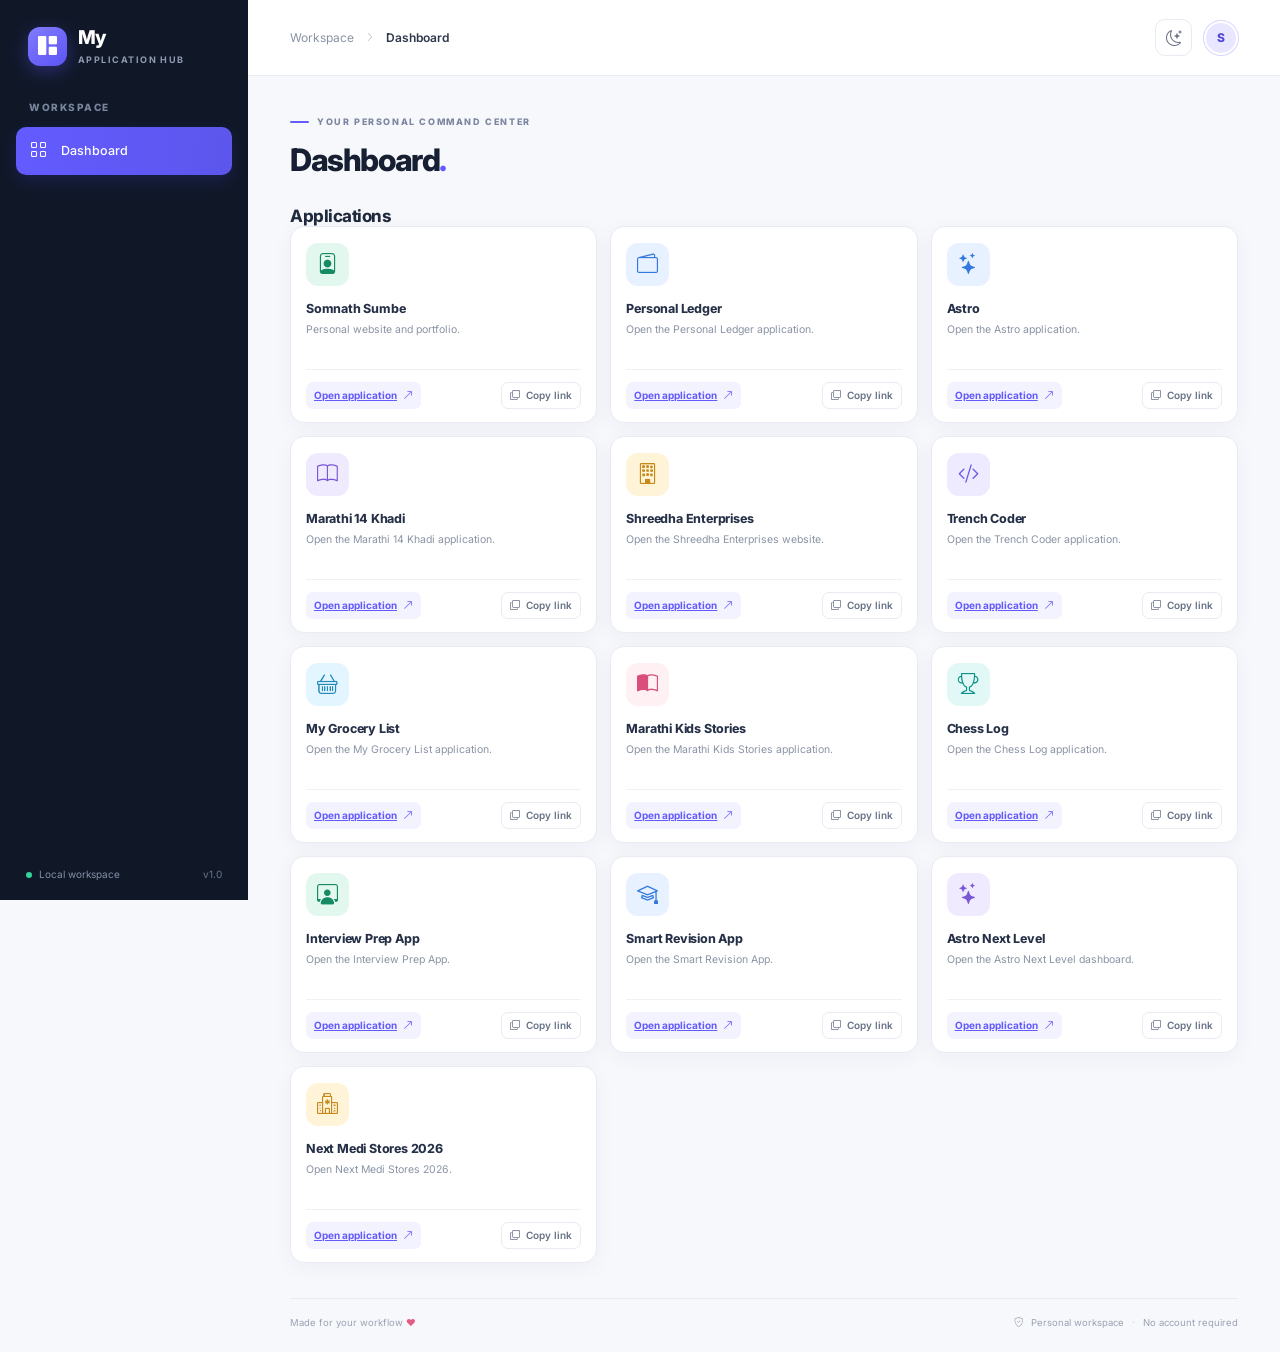
==== index.html @ 39a3af4a "first commit" ====
<!doctype html>
<html lang="en">
<head>
  <meta charset="utf-8">
  <meta name="viewport" content="width=device-width, initial-scale=1">
  <meta name="theme-color" content="#101828">
  <meta name="description" content="Your personal workspace dashboard.">
  <title>My Hub — Dashboard</title>
  <link rel="preconnect" href="https://fonts.googleapis.com">
  <link rel="preconnect" href="https://fonts.gstatic.com" crossorigin>
  <link href="https://fonts.googleapis.com/css2?family=Inter:wght@400;500;600;700;800&display=swap" rel="stylesheet">
  <link href="https://cdn.jsdelivr.net/npm/bootstrap@5.3.3/dist/css/bootstrap.min.css" rel="stylesheet">
  <link href="https://cdn.jsdelivr.net/npm/bootstrap-icons@1.11.3/font/bootstrap-icons.min.css" rel="stylesheet">
  <link rel="stylesheet" href="assets/css/style.css">
</head>
<body>
  <div class="app-shell">
    <aside class="sidebar" id="sidebar">
      <a class="brand" href="#" aria-label="Nexus Hub home">
        <span class="brand-mark"><i class="bi bi-grid-1x2-fill"></i></span>
        <span><strong>My</strong><small>APPLICATION HUB</small></span>
      </a>
      <div class="nav-caption">WORKSPACE</div>
      <nav class="side-nav" aria-label="Main navigation">
        <a class="nav-link active" href="index.html" aria-current="page"><i class="bi bi-grid"></i><span>Dashboard</span></a>
      </nav>
      <div class="sidebar-bottom">
        <div class="sidebar-foot"><span class="online-dot"></span> Local workspace <span class="version">v1.0</span></div>
      </div>
    </aside>

    <main class="main-content">
      <header class="topbar">
        <button class="mobile-menu" id="mobileMenu" aria-label="Open navigation"><i class="bi bi-list"></i></button>
        <div class="breadcrumb-line"><span>Workspace</span><i class="bi bi-chevron-right"></i><strong id="breadcrumbCurrent">Dashboard</strong></div>
        <div class="topbar-actions">
          <button class="icon-button" id="themeToggle" aria-label="Toggle dark mode" title="Toggle theme"><i class="bi bi-moon-stars"></i></button>
          <div class="avatar" title="Personal workspace">S</div>
        </div>
      </header>

      <div class="content-wrap">
        <section class="welcome-row">
          <div>
            <div class="eyebrow"><span class="eyebrow-line"></span> YOUR PERSONAL COMMAND CENTER</div>
            <h1>Dashboard<span class="title-period">.</span></h1>
          </div>
        </section>
        <section class="apps-section" aria-labelledby="applicationsHeading">
          <div class="section-heading">
            <h2 id="applicationsHeading">Applications</h2>
          </div>
          <div class="apps-grid" id="appsGrid" aria-live="polite"></div>
          <p class="app-status" id="appStatus" role="status" aria-live="polite"></p>
        </section>
        <footer class="page-footer"><span>Made for your workflow <span class="footer-heart">♥</span></span><span><i class="bi bi-shield-check me-1"></i> Personal workspace <span class="footer-separator">·</span> No account required</span></footer>
      </div>
    </main>
  </div>

  <script src="assets/js/app.js"></script>
</body>
</html>
---- assets/css/style.css ----
:root {
  --sidebar: #101828; --sidebar-soft: #1b2639; --primary: #635bff; --primary-hover: #5148ee;
  --canvas: #f7f8fc; --surface: #ffffff; --surface-soft: #f8f9fd; --text: #172033;
  --muted: #7a8498; --border: #e8ebf2; --teal: #0d9488; --shadow: 0 5px 22px rgba(22,34,58,.045);
  --radius: 16px;
}
* { box-sizing: border-box; }
body { margin:0; background:var(--canvas); color:var(--text); font-family:Inter,system-ui,-apple-system,"Segoe UI",sans-serif; font-size:14px; }
button,input,select,textarea { font:inherit; }
button { cursor:pointer; }
.app-shell { min-height:100vh; }
.sidebar { position:fixed; inset:0 auto 0 0; width:248px; padding:27px 16px 18px; display:flex; flex-direction:column; background:var(--sidebar); color:#e9edf7; z-index:1040; }
.brand { display:flex; align-items:center; gap:11px; padding:0 12px 34px; color:#fff; text-decoration:none; }
.brand-mark { width:39px; height:39px; display:grid; place-items:center; border-radius:12px; color:#fff; font-size:19px; background:linear-gradient(145deg,#827bff,#5c54f5); box-shadow:0 5px 18px #635bff55; }
.brand strong { display:block; font-size:19px; letter-spacing:-.7px; font-weight:800; line-height:1.15; }
.brand small { display:block; color:#8e9ab0; font-size:9px; letter-spacing:1.45px; font-weight:700; margin-top:4px; }
.nav-caption { color:#78869d; font-size:10px; font-weight:800; letter-spacing:1.5px; padding:0 13px 12px; }
.side-nav { display:grid; gap:5px; }
.nav-link { display:flex; align-items:center; gap:13px; border:0; width:100%; padding:11px 13px; border-radius:10px; color:#aab5c8; background:transparent; text-align:left; font-size:12.5px; font-weight:500; transition:background .18s,color .18s; }
.nav-link i { font-size:17px; width:19px; text-align:center; }
.nav-link:hover { background:#ffffff0d; color:#fff; }
.nav-link.active { color:#fff; background:linear-gradient(100deg,#635bff,#5d56ec); box-shadow:0 6px 16px #5148ee2c; }
.nav-count { margin-left:auto; background:#ffffff24; border-radius:6px; padding:2px 7px; font-size:10px; }
.categories-caption { margin-top:31px; }
.category-nav .nav-link { padding-top:9px; padding-bottom:9px; }
.category-dot { width:8px; height:8px; border-radius:50%; margin:0 6px 0 4px; }
.dot-purple { background:#a78bfa; }.dot-blue { background:#60a5fa; }.dot-green { background:#34d399; }.dot-amber { background:#fbbf24; }.dot-pink { background:#f472b6; }
.sidebar-bottom { margin-top:auto; }
.workspace-card { display:flex; align-items:center; gap:9px; margin:0 3px 16px; padding:12px 10px; background:#ffffff0b; border:1px solid #ffffff12; border-radius:12px; }
.workspace-icon { display:grid; place-items:center; width:34px; height:34px; border-radius:10px; background:#635bff2b; color:#a9a4ff; font-size:17px; }
.workspace-card strong { display:block; font-size:10.5px; color:#e5e9f2; font-weight:600; }
.workspace-card small { display:block; color:#8491a8; font-size:10px; margin-top:3px; }
.status-dot { width:7px; height:7px; background:#34d399; border-radius:50%; margin-left:auto; align-self:flex-start; margin-top:4px; }
.sidebar-foot { padding:19px 10px 0; font-size:10px; color:#8190a7; display:flex; align-items:center; gap:7px; }
.online-dot { width:6px; height:6px; border-radius:50%; background:#34d399; }.version { margin-left:auto; color:#66758c; }
.main-content { margin-left:248px; min-height:100vh; display:flex; flex-direction:column; }
.topbar { height:76px; padding:0 42px; display:flex; align-items:center; justify-content:space-between; background:var(--surface); border-bottom:1px solid var(--border); }
.breadcrumb-line { display:flex; align-items:center; gap:11px; color:#8a93a5; font-size:12px; }
.breadcrumb-line i { font-size:10px; color:#b3bac7; }.breadcrumb-line strong { color:#30394b; font-weight:600; }
.topbar-actions { display:flex; align-items:center; gap:12px; }
.global-search { width:255px; height:39px; border:1px solid var(--border); border-radius:10px; display:flex; align-items:center; gap:9px; padding:0 10px; color:#8a93a5; background:#fbfcfe; }
.global-search i { font-size:15px; }.global-search input { border:0; outline:0; background:transparent; min-width:0; width:100%; font-size:11.5px; color:var(--text); }
.global-search input::placeholder { color:#9aa3b3; }.global-search kbd { white-space:nowrap; font-family:inherit; font-size:9px; color:#939caf; border:1px solid #e4e7ee; background:white; border-radius:5px; padding:3px 5px; }
.icon-button { width:37px; height:37px; border:1px solid var(--border); border-radius:10px; background:var(--surface); color:#687387; display:grid; place-items:center; font-size:16px; transition:.18s; }
.icon-button:hover { border-color:#c8c4ff; color:var(--primary); background:#f7f6ff; }
.avatar { width:34px; height:34px; display:grid; place-items:center; border-radius:50%; color:#5148d9; background:#e9e7ff; border:2px solid #fff; box-shadow:0 0 0 1px #d8d5ff; font-size:12px; font-weight:800; }
.mobile-menu { display:none; }
.content-wrap { flex:1; display:flex; flex-direction:column; max-width:1500px; margin:0 auto; padding:39px 42px 22px; width:100%; }
.welcome-row { display:flex; align-items:flex-end; justify-content:space-between; gap:20px; margin-bottom:28px; }
.eyebrow { display:flex; align-items:center; gap:8px; color:#7d86a0; font-size:9px; font-weight:800; letter-spacing:1.6px; margin-bottom:12px; }
.eyebrow-line { width:19px; height:2px; background:var(--primary); border-radius:2px; }
h1 { font-size:31px; letter-spacing:-1.4px; line-height:1.2; font-weight:800; margin:0; color:#172033; }
.title-period { color:var(--primary); }.page-subtitle { margin:10px 0 0; color:#7e8799; font-size:12.5px; }
.welcome-actions { display:flex; gap:9px; padding-bottom:2px; }
.btn { border-radius:9px; padding:10px 14px; font-size:11.5px; font-weight:600; }
.btn-primary-custom { background:var(--primary); color:white; border:1px solid var(--primary); box-shadow:0 4px 10px #635bff25; }
.btn-primary-custom:hover { color:white; background:var(--primary-hover); border-color:var(--primary-hover); transform:translateY(-1px); }
.btn-outline-soft { background:var(--surface); border:1px solid #dfe3ed; color:#4b5568; }
.btn-outline-soft:hover { background:#f6f5ff; color:var(--primary); border-color:#c9c5ff; }
.stats-grid { display:grid; grid-template-columns:repeat(4,minmax(0,1fr)); gap:15px; margin-bottom:38px; }
.stat-card { padding:18px 19px 16px; background:var(--surface); border:1px solid var(--border); border-radius:14px; box-shadow:var(--shadow); min-width:0; }
.stat-top { display:flex; justify-content:space-between; align-items:center; gap:8px; color:#7d8799; font-size:11px; font-weight:500; }
.stat-icon { width:34px; height:34px; display:grid; place-items:center; border-radius:10px; font-size:16px; flex-shrink:0; }
.icon-indigo { background:#eeedff; color:#635bff; }.icon-rose { background:#fff0f4; color:#e45b86; }.icon-teal { background:#e4f8f4; color:#0d9488; }.icon-amber { background:#fff5df; color:#d18b13; }
.stat-value { font-size:27px; letter-spacing:-1px; line-height:1.2; font-weight:800; margin:8px 0 7px; color:#172033; }
.stat-note { display:flex; align-items:center; gap:6px; color:#9aa2b1; font-size:10px; }
.note-dot { width:6px; height:6px; border-radius:50%; }.indigo-dot { background:#635bff; }
.apps-section { margin-bottom:35px; }
.section-heading,.recent-heading { display:flex; align-items:center; justify-content:space-between; gap:15px; }
.section-heading h2,.recent-heading h2 { font-size:17px; letter-spacing:-.5px; font-weight:750; margin:0; color:#202a3d; }
.section-heading p,.recent-heading p { color:#8992a3; font-size:11px; margin:6px 0 0; }
.view-controls { display:flex; align-items:center; gap:13px; }.results-count { color:#8b94a6; font-size:10px; }
.view-toggle { display:flex; gap:3px; padding:3px; border:1px solid var(--border); border-radius:8px; background:var(--surface); }
.view-button { border:0; border-radius:5px; width:28px; height:26px; display:grid; place-items:center; background:transparent; color:#9aa3b3; font-size:14px; }
.view-button.active { background:#eeedff; color:var(--primary); }
.filter-row { display:flex; align-items:center; gap:7px; flex-wrap:wrap; margin:19px 0 17px; }
.filter-chip { display:flex; align-items:center; gap:7px; padding:7px 11px; border:1px solid #e4e7ef; background:var(--surface); color:#737e92; border-radius:8px; font-size:10.5px; font-weight:600; transition:.15s; }
.filter-chip:hover { border-color:#c8c4ff; color:var(--primary); }.filter-chip.active { color:var(--primary); background:#eeedff; border-color:#eeedff; }
.filter-chip span { font-size:9px; background:#fff; border-radius:4px; padding:2px 5px; color:#7d76ec; }
.apps-grid { display:grid; grid-template-columns:repeat(3,minmax(0,1fr)); gap:13px; }
.app-card { position:relative; min-width:0; background:var(--surface); border:1px solid var(--border); border-radius:14px; padding:16px 15px 13px; box-shadow:var(--shadow); transition:transform .18s,border-color .18s,box-shadow .18s; }
.app-card:hover { transform:translateY(-3px); border-color:#d4d1ff; box-shadow:0 10px 26px rgba(33,42,75,.075); }
.app-card-top { display:flex; align-items:flex-start; justify-content:space-between; gap:8px; }
.app-icon { width:43px; height:43px; display:grid; place-items:center; border-radius:12px; font-size:21px; flex-shrink:0; }
.tint-mint { background:#e2f8ee; color:#168a62; }.tint-blue { background:#e7f1ff; color:#3478db; }.tint-violet { background:#f0eaff; color:#7958d6; }.tint-amber { background:#fff3d8; color:#c48a1b; }.tint-lilac { background:#eeeaff; color:#6659df; }.tint-sky { background:#e3f5ff; color:#2389b9; }.tint-rose { background:#fff0f4; color:#d94e7a; }.tint-teal { background:#e2f8f6; color:#0e9388; }
.favorite-button { width:28px; height:28px; display:grid; place-items:center; border:0; border-radius:8px; background:transparent; color:#b1b8c5; font-size:14px; }
.favorite-button:hover,.favorite-button.is-favorite { color:#e45b86; background:#fff0f4; }
.app-name { font-size:12.5px; font-weight:750; color:#253047; margin:15px 0 6px; letter-spacing:-.2px; overflow-wrap:anywhere; }
.app-description { font-size:10.5px; line-height:1.6; color:#8a93a4; min-height:33px; margin:0 0 14px; }
.app-card-footer { display:flex; align-items:center; justify-content:space-between; gap:8px; border-top:1px solid #f0f1f6; padding-top:12px; }
.category-pill { display:inline-flex; align-items:center; gap:5px; border-radius:6px; padding:5px 7px; font-size:9px; font-weight:700; color:#707b91; background:#f4f5f9; white-space:nowrap; }
.category-pill i { font-size:10px; }
.launch-button { border:0; display:inline-flex; align-items:center; gap:6px; padding:6px 8px; color:var(--primary); background:#f3f2ff; border-radius:7px; font-size:10px; font-weight:700; white-space:nowrap; }
.launch-button:hover { color:#fff; background:var(--primary); }
.copy-link-button { border:1px solid var(--border); display:inline-flex; align-items:center; gap:6px; padding:5px 8px; color:#687387; background:var(--surface); border-radius:7px; font-size:10px; font-weight:600; white-space:nowrap; }
.copy-link-button:hover { color:var(--primary); border-color:#c8c4ff; background:#f7f6ff; }
.card-url { color:#a2aaba; font-size:9px; margin-top:9px; overflow:hidden; text-overflow:ellipsis; white-space:nowrap; }
.app-status { color:#0d9488; font-size:11px; margin:12px 0 0; }
.app-status:empty { display:none; }
.app-status.is-error { color:#c2415d; }
.apps-grid.list-layout { grid-template-columns:1fr; }
.list-layout .app-card { display:grid; grid-template-columns:44px minmax(120px,1.1fr) minmax(140px,2fr) auto; align-items:center; gap:14px; padding:12px 15px; }
.list-layout .app-card-top { display:contents; }.list-layout .app-icon { grid-column:1; grid-row:1 / span 2; }.list-layout .favorite-button { position:absolute; right:12px; top:9px; }
.list-layout .app-name { margin:0; }.list-layout .app-description { min-height:0; margin:0; }.list-layout .app-card-footer { border:0; padding:0; justify-content:flex-end; }.list-layout .card-url { display:none; }
.loading-state { grid-column:1/-1; color:#8a93a4; display:flex; align-items:center; gap:10px; padding:35px 0; }
.empty-state { text-align:center; padding:45px 20px; background:var(--surface); border:1px dashed #dfe3ed; border-radius:14px; }
.empty-icon { width:48px; height:48px; display:grid; place-items:center; margin:0 auto 12px; border-radius:15px; background:#eeedff; color:var(--primary); font-size:21px; }
.empty-state h3 { font-size:15px; font-weight:750; }.empty-state p { font-size:11px; color:#8992a3; margin-bottom:18px; }
.recent-strip { border-top:1px solid #e9ebf2; padding-top:23px; margin-top:5px; }
.text-action { border:0; background:transparent; color:var(--primary); font-size:10.5px; font-weight:700; padding:7px 0; }
.recent-list { display:grid; grid-template-columns:repeat(3,minmax(0,1fr)); gap:11px; margin-top:15px; }
.recent-item { display:flex; align-items:center; gap:11px; min-width:0; padding:11px; background:var(--surface); border:1px solid var(--border); border-radius:11px; cursor:pointer; }
.recent-item:hover { border-color:#c9c5ff; }.recent-item .app-icon { width:34px; height:34px; font-size:16px; border-radius:9px; }
.recent-item strong { display:block; font-size:10.5px; color:#344056; overflow:hidden; text-overflow:ellipsis; white-space:nowrap; }.recent-item small { display:block; font-size:9px; color:#969eae; margin-top:4px; }
.recent-empty { grid-column:1/-1; font-size:11px; color:#929bad; padding:5px 0; }
.page-footer { display:flex; justify-content:space-between; gap:12px; border-top:1px solid #e9ebf2; margin-top:auto; padding-top:17px; color:#9aa2b1; font-size:9.5px; }
.footer-heart { color:#e45b86; }.footer-separator { padding:0 5px; color:#c5cad4; }
.custom-modal { border:1px solid var(--border); border-radius:16px; box-shadow:0 20px 70px #10182824; overflow:hidden; background:var(--surface); color:var(--text); }
.custom-modal .modal-header { padding:22px 24px 17px; border-bottom:1px solid var(--border); }.modal-kicker { color:var(--primary); font-size:9px; font-weight:800; letter-spacing:1.3px; margin-bottom:6px; }.custom-modal .modal-title { font-size:20px; font-weight:800; letter-spacing:-.6px; }.custom-modal .modal-body { padding:20px 24px; }.custom-modal .modal-footer { padding:14px 24px 20px; border-top:1px solid var(--border); }
.form-label { font-size:11px; font-weight:700; color:#505b70; }.form-control,.form-select { border-color:#dfe3ed; border-radius:9px; min-height:41px; font-size:12px; background:var(--surface); color:var(--text); }.form-control:focus,.form-select:focus { border-color:#9a95ff; box-shadow:0 0 0 .2rem #635bff1c; }.form-control::placeholder { color:#a2aaba; }.form-hint { margin-top:17px; padding:10px; border-radius:8px; background:#f6f5ff; color:#7974b5; font-size:10px; line-height:1.5; }
.toast { background:#172033; color:white; border-radius:10px; font-size:12px; }
body.dark-mode { --canvas:#101827; --surface:#172235; --surface-soft:#1b2639; --text:#e8edf7; --muted:#9ca9bd; --border:#2a3549; --shadow:0 5px 22px #00000012; }
.dark-mode .topbar { background:var(--surface); }.dark-mode h1,.dark-mode .stat-value,.dark-mode .section-heading h2,.dark-mode .recent-heading h2,.dark-mode .app-name { color:#edf1fa; }.dark-mode .breadcrumb-line strong,.dark-mode .recent-item strong { color:#dce3f0; }.dark-mode .global-search { background:#111b2b; }.dark-mode .global-search kbd { background:#172235; border-color:#344057; }.dark-mode .app-card-footer { border-color:#283449; }.dark-mode .filter-chip { background:#172235; border-color:#2a3549; color:#aab5c8; }.dark-mode .filter-chip.active { background:#302c68; color:#c0bbff; border-color:#302c68; }.dark-mode .view-toggle { background:#172235; }.dark-mode .view-button.active { background:#302c68; }.dark-mode .btn-outline-soft { background:#172235; border-color:#344057; color:#d5dced; }.dark-mode .recent-strip,.dark-mode .page-footer { border-color:#2a3549; }.dark-mode .category-pill { background:#222e43; color:#bac4d6; }.dark-mode .launch-button { background:#302c68; color:#c0bbff; }.dark-mode .launch-button:hover { background:var(--primary); color:#fff; }.dark-mode .copy-link-button { background:var(--surface); color:#bac4d6; }.dark-mode .copy-link-button:hover { background:#302c68; color:#c0bbff; }.dark-mode .app-status { color:#6ee7b7; }.dark-mode .app-status.is-error { color:#fda4af; }.dark-mode .form-hint { background:#25254c; color:#c0bbff; }.dark-mode .form-label { color:#c5cede; }.dark-mode .empty-state { border-color:#344057; }.dark-mode .icon-button:hover { background:#302c68; }.dark-mode .stat-note,.dark-mode .app-description,.dark-mode .page-subtitle { color:#9ca9bd; }
@media (max-width:1200px) { .content-wrap { padding-left:28px; padding-right:28px; }.topbar { padding:0 28px; }.apps-grid { grid-template-columns:repeat(2,minmax(0,1fr)); }.stats-grid { gap:10px; }.stat-card { padding:15px; } }
@media (max-width:900px) { .sidebar { transform:translateX(-100%); transition:transform .22s ease; box-shadow:10px 0 30px #10182824; }.sidebar.is-open { transform:translateX(0); }.main-content { margin-left:0; }.mobile-menu { display:grid; place-items:center; width:36px; height:36px; border:1px solid var(--border); border-radius:9px; background:var(--surface); color:var(--text); font-size:20px; margin-right:12px; }.topbar { justify-content:flex-start; padding:0 20px; }.topbar-actions { margin-left:auto; }.breadcrumb-line { margin-right:auto; }.welcome-row { align-items:flex-start; flex-direction:column; }.welcome-actions { width:100%; }.stats-grid { grid-template-columns:repeat(2,minmax(0,1fr)); }.content-wrap { padding:30px 20px 20px; } }
@media (max-width:600px) { .topbar { height:65px; padding:0 13px; }.breadcrumb-line { display:none; }.topbar-actions { gap:7px; }.global-search { width:min(47vw,220px); height:36px; }.global-search kbd { display:none; }.icon-button { width:34px; height:34px; }.avatar { display:none; }.content-wrap { padding:25px 14px 18px; }.eyebrow { font-size:8px; }.welcome-row { gap:17px; margin-bottom:22px; }h1 { font-size:26px; }.page-subtitle { font-size:11.5px; line-height:1.6; }.welcome-actions { display:grid; grid-template-columns:1fr 1fr; }.welcome-actions .btn { padding:10px 8px; font-size:10px; }.stats-grid { gap:9px; margin-bottom:29px; }.stat-card { padding:13px; }.stat-top { font-size:10px; }.stat-icon { width:29px; height:29px; font-size:14px; }.stat-value { font-size:24px; }.stat-note { font-size:9px; }.section-heading h2,.recent-heading h2 { font-size:15px; }.section-heading p,.recent-heading p { font-size:10px; }.results-count { display:none; }.filter-row { flex-wrap:nowrap; overflow-x:auto; padding-bottom:5px; margin-top:15px; }.filter-chip { flex-shrink:0; }.apps-grid { grid-template-columns:1fr; gap:10px; }.app-card { padding:14px; }.app-name { margin-top:12px; }.app-description { min-height:0; }.list-layout .app-card { grid-template-columns:42px minmax(0,1fr) auto; gap:10px; }.list-layout .app-description { grid-column:2; }.list-layout .app-card-footer { grid-column:3; grid-row:1 / span 2; }.list-layout .app-name { grid-column:2; }.list-layout .app-icon { grid-row:1 / span 2; }.recent-list { grid-template-columns:1fr; }.recent-strip { padding-top:20px; }.page-footer { flex-direction:column; gap:8px; margin-top:25px; }.view-controls { gap:7px; }.custom-modal .modal-body { padding:17px; }.custom-modal .modal-header,.custom-modal .modal-footer { padding-left:17px; padding-right:17px; } }
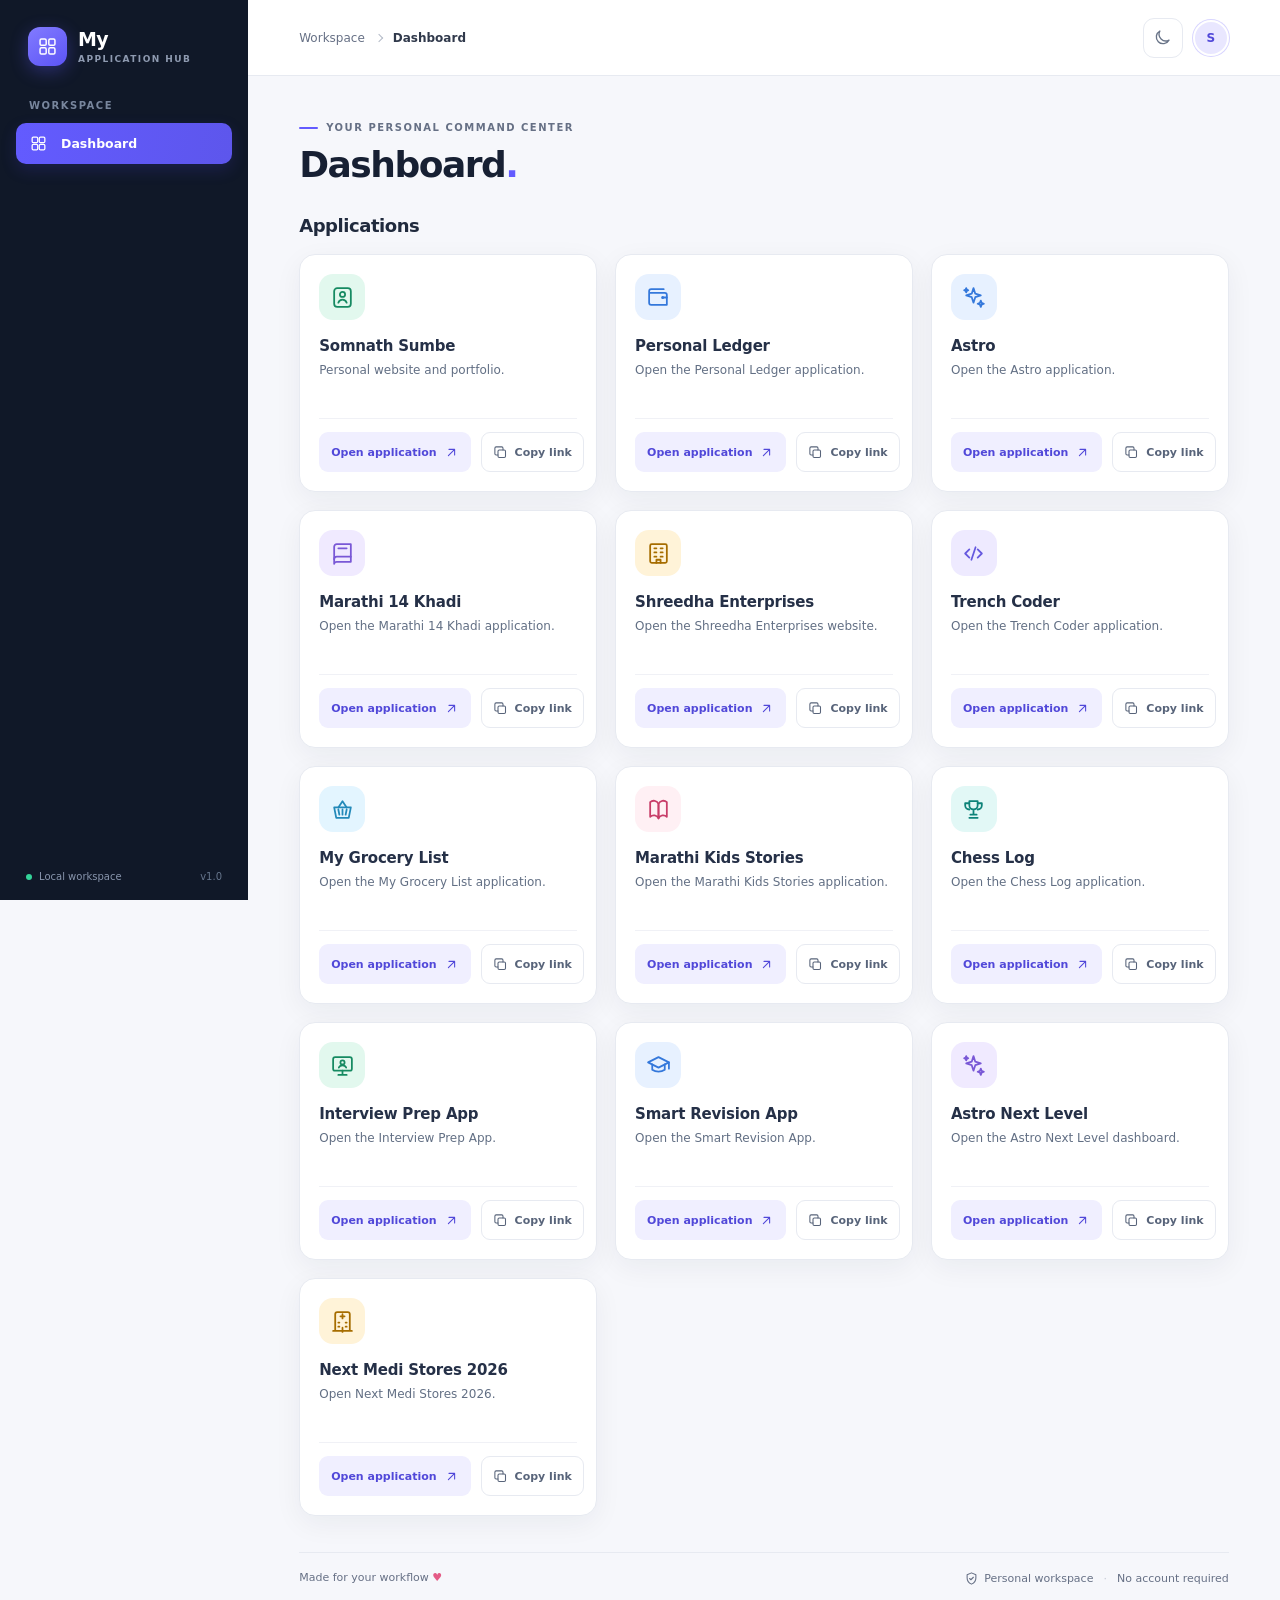
==== commit 0d0255f9: "first commit" ====
--- a/index.html
+++ b/index.html
@@ -4,25 +4,26 @@
   <meta charset="utf-8">
   <meta name="viewport" content="width=device-width, initial-scale=1">
   <meta name="theme-color" content="#101828">
-  <meta name="description" content="Your personal workspace dashboard.">
+  <meta name="description" content="A fast, installable dashboard for your applications.">
+  <meta name="mobile-web-app-capable" content="yes">
+  <meta name="apple-mobile-web-app-capable" content="yes">
+  <meta name="apple-mobile-web-app-status-bar-style" content="black-translucent">
   <title>My Hub — Dashboard</title>
-  <link rel="preconnect" href="https://fonts.googleapis.com">
-  <link rel="preconnect" href="https://fonts.gstatic.com" crossorigin>
-  <link href="https://fonts.googleapis.com/css2?family=Inter:wght@400;500;600;700;800&display=swap" rel="stylesheet">
-  <link href="https://cdn.jsdelivr.net/npm/bootstrap@5.3.3/dist/css/bootstrap.min.css" rel="stylesheet">
-  <link href="https://cdn.jsdelivr.net/npm/bootstrap-icons@1.11.3/font/bootstrap-icons.min.css" rel="stylesheet">
+  <link rel="manifest" href="manifest.webmanifest">
+  <link rel="icon" type="image/png" sizes="192x192" href="assets/icons/icon-192.png">
+  <link rel="apple-touch-icon" href="assets/icons/icon-192.png">
   <link rel="stylesheet" href="assets/css/style.css">
 </head>
 <body>
   <div class="app-shell">
     <aside class="sidebar" id="sidebar">
-      <a class="brand" href="#" aria-label="Nexus Hub home">
-        <span class="brand-mark"><i class="bi bi-grid-1x2-fill"></i></span>
+      <a class="brand" href="./" aria-label="My Hub home">
+        <span class="brand-mark" aria-hidden="true"><svg viewBox="0 0 24 24"><rect x="3.5" y="3.5" width="7" height="7" rx="1.5"></rect><rect x="13.5" y="3.5" width="7" height="7" rx="1.5"></rect><rect x="3.5" y="13.5" width="7" height="7" rx="1.5"></rect><rect x="13.5" y="13.5" width="7" height="7" rx="1.5"></rect></svg></span>
         <span><strong>My</strong><small>APPLICATION HUB</small></span>
       </a>
       <div class="nav-caption">WORKSPACE</div>
       <nav class="side-nav" aria-label="Main navigation">
-        <a class="nav-link active" href="index.html" aria-current="page"><i class="bi bi-grid"></i><span>Dashboard</span></a>
+        <a class="nav-link active" href="./" aria-current="page"><svg viewBox="0 0 24 24" aria-hidden="true"><rect x="4" y="4" width="7" height="7" rx="1.5"></rect><rect x="13" y="4" width="7" height="7" rx="1.5"></rect><rect x="4" y="13" width="7" height="7" rx="1.5"></rect><rect x="13" y="13" width="7" height="7" rx="1.5"></rect></svg><span>Dashboard</span></a>
       </nav>
       <div class="sidebar-bottom">
         <div class="sidebar-foot"><span class="online-dot"></span> Local workspace <span class="version">v1.0</span></div>
@@ -31,10 +32,11 @@
 
     <main class="main-content">
       <header class="topbar">
-        <button class="mobile-menu" id="mobileMenu" aria-label="Open navigation"><i class="bi bi-list"></i></button>
-        <div class="breadcrumb-line"><span>Workspace</span><i class="bi bi-chevron-right"></i><strong id="breadcrumbCurrent">Dashboard</strong></div>
+        <button class="mobile-menu" id="mobileMenu" type="button" aria-label="Open navigation" aria-controls="sidebar" aria-expanded="false"><svg viewBox="0 0 24 24" aria-hidden="true"><path d="M4 6h16M4 12h16M4 18h16"></path></svg></button>
+        <div class="breadcrumb-line"><span>Workspace</span><span class="breadcrumb-chevron" aria-hidden="true"></span><strong id="breadcrumbCurrent">Dashboard</strong></div>
         <div class="topbar-actions">
-          <button class="icon-button" id="themeToggle" aria-label="Toggle dark mode" title="Toggle theme"><i class="bi bi-moon-stars"></i></button>
+          <button class="install-button" id="installButton" type="button" hidden><svg viewBox="0 0 24 24" aria-hidden="true"><path d="M12 3v12m-5-5 5 5 5-5M4 17v3h16v-3"></path></svg><span>Install</span></button>
+          <button class="icon-button" id="themeToggle" aria-label="Toggle dark mode" title="Toggle theme"><svg viewBox="0 0 24 24" aria-hidden="true"><path d="M20.2 15.3A8.5 8.5 0 0 1 8.7 3.8 8.5 8.5 0 1 0 20.2 15.3Z"></path></svg></button>
           <div class="avatar" title="Personal workspace">S</div>
         </div>
       </header>
@@ -50,10 +52,10 @@
           <div class="section-heading">
             <h2 id="applicationsHeading">Applications</h2>
           </div>
-          <div class="apps-grid" id="appsGrid" aria-live="polite"></div>
+          <div class="apps-grid" id="appsGrid" aria-live="polite"><div class="loading-state" role="status">Loading applications...</div></div>
           <p class="app-status" id="appStatus" role="status" aria-live="polite"></p>
         </section>
-        <footer class="page-footer"><span>Made for your workflow <span class="footer-heart">♥</span></span><span><i class="bi bi-shield-check me-1"></i> Personal workspace <span class="footer-separator">·</span> No account required</span></footer>
+        <footer class="page-footer"><span>Made for your workflow <span class="footer-heart">♥</span></span><span><svg viewBox="0 0 24 24" aria-hidden="true"><path d="M12 3 19 6v5c0 4.5-2.8 8-7 10-4.2-2-7-5.5-7-10V6l7-3Z"></path><path d="m9 12 2 2 4-4"></path></svg> Personal workspace <span class="footer-separator">·</span> No account required</span></footer>
       </div>
     </main>
   </div>
--- a/assets/css/style.css
+++ b/assets/css/style.css
@@ -1,126 +1,179 @@
- :root {
-  --sidebar: #101828; --sidebar-soft: #1b2639; --primary: #635bff; --primary-hover: #5148ee;
-  --canvas: #f7f8fc; --surface: #ffffff; --surface-soft: #f8f9fd; --text: #172033;
-  --muted: #7a8498; --border: #e8ebf2; --teal: #0d9488; --shadow: 0 5px 22px rgba(22,34,58,.045);
+:root {
+  color-scheme: light;
+  --sidebar: #101828;
+  --sidebar-muted: #8996ad;
+  --primary: #635bff;
+  --primary-hover: #5148ee;
+  --canvas: #f6f7fb;
+  --surface: #fff;
+  --text: #172033;
+  --muted: #667085;
+  --border: #e7eaf1;
+  --shadow: 0 8px 28px rgba(22, 34, 58, .055);
   --radius: 16px;
+  font-family: Inter, ui-sans-serif, system-ui, -apple-system, "Segoe UI", sans-serif;
+  font-synthesis: none;
+  text-rendering: optimizeLegibility;
+  -webkit-font-smoothing: antialiased;
+  -moz-osx-font-smoothing: grayscale;
 }
+
 * { box-sizing: border-box; }
-body { margin:0; background:var(--canvas); color:var(--text); font-family:Inter,system-ui,-apple-system,"Segoe UI",sans-serif; font-size:14px; }
-button,input,select,textarea { font:inherit; }
-button { cursor:pointer; }
-.app-shell { min-height:100vh; }
-.sidebar { position:fixed; inset:0 auto 0 0; width:248px; padding:27px 16px 18px; display:flex; flex-direction:column; background:var(--sidebar); color:#e9edf7; z-index:1040; }
-.brand { display:flex; align-items:center; gap:11px; padding:0 12px 34px; color:#fff; text-decoration:none; }
-.brand-mark { width:39px; height:39px; display:grid; place-items:center; border-radius:12px; color:#fff; font-size:19px; background:linear-gradient(145deg,#827bff,#5c54f5); box-shadow:0 5px 18px #635bff55; }
-.brand strong { display:block; font-size:19px; letter-spacing:-.7px; font-weight:800; line-height:1.15; }
-.brand small { display:block; color:#8e9ab0; font-size:9px; letter-spacing:1.45px; font-weight:700; margin-top:4px; }
-.nav-caption { color:#78869d; font-size:10px; font-weight:800; letter-spacing:1.5px; padding:0 13px 12px; }
-.side-nav { display:grid; gap:5px; }
-.nav-link { display:flex; align-items:center; gap:13px; border:0; width:100%; padding:11px 13px; border-radius:10px; color:#aab5c8; background:transparent; text-align:left; font-size:12.5px; font-weight:500; transition:background .18s,color .18s; }
-.nav-link i { font-size:17px; width:19px; text-align:center; }
-.nav-link:hover { background:#ffffff0d; color:#fff; }
-.nav-link.active { color:#fff; background:linear-gradient(100deg,#635bff,#5d56ec); box-shadow:0 6px 16px #5148ee2c; }
-.nav-count { margin-left:auto; background:#ffffff24; border-radius:6px; padding:2px 7px; font-size:10px; }
-.categories-caption { margin-top:31px; }
-.category-nav .nav-link { padding-top:9px; padding-bottom:9px; }
-.category-dot { width:8px; height:8px; border-radius:50%; margin:0 6px 0 4px; }
-.dot-purple { background:#a78bfa; }.dot-blue { background:#60a5fa; }.dot-green { background:#34d399; }.dot-amber { background:#fbbf24; }.dot-pink { background:#f472b6; }
-.sidebar-bottom { margin-top:auto; }
-.workspace-card { display:flex; align-items:center; gap:9px; margin:0 3px 16px; padding:12px 10px; background:#ffffff0b; border:1px solid #ffffff12; border-radius:12px; }
-.workspace-icon { display:grid; place-items:center; width:34px; height:34px; border-radius:10px; background:#635bff2b; color:#a9a4ff; font-size:17px; }
-.workspace-card strong { display:block; font-size:10.5px; color:#e5e9f2; font-weight:600; }
-.workspace-card small { display:block; color:#8491a8; font-size:10px; margin-top:3px; }
-.status-dot { width:7px; height:7px; background:#34d399; border-radius:50%; margin-left:auto; align-self:flex-start; margin-top:4px; }
-.sidebar-foot { padding:19px 10px 0; font-size:10px; color:#8190a7; display:flex; align-items:center; gap:7px; }
-.online-dot { width:6px; height:6px; border-radius:50%; background:#34d399; }.version { margin-left:auto; color:#66758c; }
-.main-content { margin-left:248px; min-height:100vh; display:flex; flex-direction:column; }
-.topbar { height:76px; padding:0 42px; display:flex; align-items:center; justify-content:space-between; background:var(--surface); border-bottom:1px solid var(--border); }
-.breadcrumb-line { display:flex; align-items:center; gap:11px; color:#8a93a5; font-size:12px; }
-.breadcrumb-line i { font-size:10px; color:#b3bac7; }.breadcrumb-line strong { color:#30394b; font-weight:600; }
-.topbar-actions { display:flex; align-items:center; gap:12px; }
-.global-search { width:255px; height:39px; border:1px solid var(--border); border-radius:10px; display:flex; align-items:center; gap:9px; padding:0 10px; color:#8a93a5; background:#fbfcfe; }
-.global-search i { font-size:15px; }.global-search input { border:0; outline:0; background:transparent; min-width:0; width:100%; font-size:11.5px; color:var(--text); }
-.global-search input::placeholder { color:#9aa3b3; }.global-search kbd { white-space:nowrap; font-family:inherit; font-size:9px; color:#939caf; border:1px solid #e4e7ee; background:white; border-radius:5px; padding:3px 5px; }
-.icon-button { width:37px; height:37px; border:1px solid var(--border); border-radius:10px; background:var(--surface); color:#687387; display:grid; place-items:center; font-size:16px; transition:.18s; }
-.icon-button:hover { border-color:#c8c4ff; color:var(--primary); background:#f7f6ff; }
-.avatar { width:34px; height:34px; display:grid; place-items:center; border-radius:50%; color:#5148d9; background:#e9e7ff; border:2px solid #fff; box-shadow:0 0 0 1px #d8d5ff; font-size:12px; font-weight:800; }
-.mobile-menu { display:none; }
-.content-wrap { flex:1; display:flex; flex-direction:column; max-width:1500px; margin:0 auto; padding:39px 42px 22px; width:100%; }
-.welcome-row { display:flex; align-items:flex-end; justify-content:space-between; gap:20px; margin-bottom:28px; }
-.eyebrow { display:flex; align-items:center; gap:8px; color:#7d86a0; font-size:9px; font-weight:800; letter-spacing:1.6px; margin-bottom:12px; }
-.eyebrow-line { width:19px; height:2px; background:var(--primary); border-radius:2px; }
-h1 { font-size:31px; letter-spacing:-1.4px; line-height:1.2; font-weight:800; margin:0; color:#172033; }
-.title-period { color:var(--primary); }.page-subtitle { margin:10px 0 0; color:#7e8799; font-size:12.5px; }
-.welcome-actions { display:flex; gap:9px; padding-bottom:2px; }
-.btn { border-radius:9px; padding:10px 14px; font-size:11.5px; font-weight:600; }
-.btn-primary-custom { background:var(--primary); color:white; border:1px solid var(--primary); box-shadow:0 4px 10px #635bff25; }
-.btn-primary-custom:hover { color:white; background:var(--primary-hover); border-color:var(--primary-hover); transform:translateY(-1px); }
-.btn-outline-soft { background:var(--surface); border:1px solid #dfe3ed; color:#4b5568; }
-.btn-outline-soft:hover { background:#f6f5ff; color:var(--primary); border-color:#c9c5ff; }
-.stats-grid { display:grid; grid-template-columns:repeat(4,minmax(0,1fr)); gap:15px; margin-bottom:38px; }
-.stat-card { padding:18px 19px 16px; background:var(--surface); border:1px solid var(--border); border-radius:14px; box-shadow:var(--shadow); min-width:0; }
-.stat-top { display:flex; justify-content:space-between; align-items:center; gap:8px; color:#7d8799; font-size:11px; font-weight:500; }
-.stat-icon { width:34px; height:34px; display:grid; place-items:center; border-radius:10px; font-size:16px; flex-shrink:0; }
-.icon-indigo { background:#eeedff; color:#635bff; }.icon-rose { background:#fff0f4; color:#e45b86; }.icon-teal { background:#e4f8f4; color:#0d9488; }.icon-amber { background:#fff5df; color:#d18b13; }
-.stat-value { font-size:27px; letter-spacing:-1px; line-height:1.2; font-weight:800; margin:8px 0 7px; color:#172033; }
-.stat-note { display:flex; align-items:center; gap:6px; color:#9aa2b1; font-size:10px; }
-.note-dot { width:6px; height:6px; border-radius:50%; }.indigo-dot { background:#635bff; }
-.apps-section { margin-bottom:35px; }
-.section-heading,.recent-heading { display:flex; align-items:center; justify-content:space-between; gap:15px; }
-.section-heading h2,.recent-heading h2 { font-size:17px; letter-spacing:-.5px; font-weight:750; margin:0; color:#202a3d; }
-.section-heading p,.recent-heading p { color:#8992a3; font-size:11px; margin:6px 0 0; }
-.view-controls { display:flex; align-items:center; gap:13px; }.results-count { color:#8b94a6; font-size:10px; }
-.view-toggle { display:flex; gap:3px; padding:3px; border:1px solid var(--border); border-radius:8px; background:var(--surface); }
-.view-button { border:0; border-radius:5px; width:28px; height:26px; display:grid; place-items:center; background:transparent; color:#9aa3b3; font-size:14px; }
-.view-button.active { background:#eeedff; color:var(--primary); }
-.filter-row { display:flex; align-items:center; gap:7px; flex-wrap:wrap; margin:19px 0 17px; }
-.filter-chip { display:flex; align-items:center; gap:7px; padding:7px 11px; border:1px solid #e4e7ef; background:var(--surface); color:#737e92; border-radius:8px; font-size:10.5px; font-weight:600; transition:.15s; }
-.filter-chip:hover { border-color:#c8c4ff; color:var(--primary); }.filter-chip.active { color:var(--primary); background:#eeedff; border-color:#eeedff; }
-.filter-chip span { font-size:9px; background:#fff; border-radius:4px; padding:2px 5px; color:#7d76ec; }
-.apps-grid { display:grid; grid-template-columns:repeat(3,minmax(0,1fr)); gap:13px; }
-.app-card { position:relative; min-width:0; background:var(--surface); border:1px solid var(--border); border-radius:14px; padding:16px 15px 13px; box-shadow:var(--shadow); transition:transform .18s,border-color .18s,box-shadow .18s; }
-.app-card:hover { transform:translateY(-3px); border-color:#d4d1ff; box-shadow:0 10px 26px rgba(33,42,75,.075); }
-.app-card-top { display:flex; align-items:flex-start; justify-content:space-between; gap:8px; }
-.app-icon { width:43px; height:43px; display:grid; place-items:center; border-radius:12px; font-size:21px; flex-shrink:0; }
-.tint-mint { background:#e2f8ee; color:#168a62; }.tint-blue { background:#e7f1ff; color:#3478db; }.tint-violet { background:#f0eaff; color:#7958d6; }.tint-amber { background:#fff3d8; color:#c48a1b; }.tint-lilac { background:#eeeaff; color:#6659df; }.tint-sky { background:#e3f5ff; color:#2389b9; }.tint-rose { background:#fff0f4; color:#d94e7a; }.tint-teal { background:#e2f8f6; color:#0e9388; }
-.favorite-button { width:28px; height:28px; display:grid; place-items:center; border:0; border-radius:8px; background:transparent; color:#b1b8c5; font-size:14px; }
-.favorite-button:hover,.favorite-button.is-favorite { color:#e45b86; background:#fff0f4; }
-.app-name { font-size:12.5px; font-weight:750; color:#253047; margin:15px 0 6px; letter-spacing:-.2px; overflow-wrap:anywhere; }
-.app-description { font-size:10.5px; line-height:1.6; color:#8a93a4; min-height:33px; margin:0 0 14px; }
-.app-card-footer { display:flex; align-items:center; justify-content:space-between; gap:8px; border-top:1px solid #f0f1f6; padding-top:12px; }
-.category-pill { display:inline-flex; align-items:center; gap:5px; border-radius:6px; padding:5px 7px; font-size:9px; font-weight:700; color:#707b91; background:#f4f5f9; white-space:nowrap; }
-.category-pill i { font-size:10px; }
-.launch-button { border:0; display:inline-flex; align-items:center; gap:6px; padding:6px 8px; color:var(--primary); background:#f3f2ff; border-radius:7px; font-size:10px; font-weight:700; white-space:nowrap; }
-.launch-button:hover { color:#fff; background:var(--primary); }
-.copy-link-button { border:1px solid var(--border); display:inline-flex; align-items:center; gap:6px; padding:5px 8px; color:#687387; background:var(--surface); border-radius:7px; font-size:10px; font-weight:600; white-space:nowrap; }
-.copy-link-button:hover { color:var(--primary); border-color:#c8c4ff; background:#f7f6ff; }
-.card-url { color:#a2aaba; font-size:9px; margin-top:9px; overflow:hidden; text-overflow:ellipsis; white-space:nowrap; }
-.app-status { color:#0d9488; font-size:11px; margin:12px 0 0; }
-.app-status:empty { display:none; }
-.app-status.is-error { color:#c2415d; }
-.apps-grid.list-layout { grid-template-columns:1fr; }
-.list-layout .app-card { display:grid; grid-template-columns:44px minmax(120px,1.1fr) minmax(140px,2fr) auto; align-items:center; gap:14px; padding:12px 15px; }
-.list-layout .app-card-top { display:contents; }.list-layout .app-icon { grid-column:1; grid-row:1 / span 2; }.list-layout .favorite-button { position:absolute; right:12px; top:9px; }
-.list-layout .app-name { margin:0; }.list-layout .app-description { min-height:0; margin:0; }.list-layout .app-card-footer { border:0; padding:0; justify-content:flex-end; }.list-layout .card-url { display:none; }
-.loading-state { grid-column:1/-1; color:#8a93a4; display:flex; align-items:center; gap:10px; padding:35px 0; }
-.empty-state { text-align:center; padding:45px 20px; background:var(--surface); border:1px dashed #dfe3ed; border-radius:14px; }
-.empty-icon { width:48px; height:48px; display:grid; place-items:center; margin:0 auto 12px; border-radius:15px; background:#eeedff; color:var(--primary); font-size:21px; }
-.empty-state h3 { font-size:15px; font-weight:750; }.empty-state p { font-size:11px; color:#8992a3; margin-bottom:18px; }
-.recent-strip { border-top:1px solid #e9ebf2; padding-top:23px; margin-top:5px; }
-.text-action { border:0; background:transparent; color:var(--primary); font-size:10.5px; font-weight:700; padding:7px 0; }
-.recent-list { display:grid; grid-template-columns:repeat(3,minmax(0,1fr)); gap:11px; margin-top:15px; }
-.recent-item { display:flex; align-items:center; gap:11px; min-width:0; padding:11px; background:var(--surface); border:1px solid var(--border); border-radius:11px; cursor:pointer; }
-.recent-item:hover { border-color:#c9c5ff; }.recent-item .app-icon { width:34px; height:34px; font-size:16px; border-radius:9px; }
-.recent-item strong { display:block; font-size:10.5px; color:#344056; overflow:hidden; text-overflow:ellipsis; white-space:nowrap; }.recent-item small { display:block; font-size:9px; color:#969eae; margin-top:4px; }
-.recent-empty { grid-column:1/-1; font-size:11px; color:#929bad; padding:5px 0; }
-.page-footer { display:flex; justify-content:space-between; gap:12px; border-top:1px solid #e9ebf2; margin-top:auto; padding-top:17px; color:#9aa2b1; font-size:9.5px; }
-.footer-heart { color:#e45b86; }.footer-separator { padding:0 5px; color:#c5cad4; }
-.custom-modal { border:1px solid var(--border); border-radius:16px; box-shadow:0 20px 70px #10182824; overflow:hidden; background:var(--surface); color:var(--text); }
-.custom-modal .modal-header { padding:22px 24px 17px; border-bottom:1px solid var(--border); }.modal-kicker { color:var(--primary); font-size:9px; font-weight:800; letter-spacing:1.3px; margin-bottom:6px; }.custom-modal .modal-title { font-size:20px; font-weight:800; letter-spacing:-.6px; }.custom-modal .modal-body { padding:20px 24px; }.custom-modal .modal-footer { padding:14px 24px 20px; border-top:1px solid var(--border); }
-.form-label { font-size:11px; font-weight:700; color:#505b70; }.form-control,.form-select { border-color:#dfe3ed; border-radius:9px; min-height:41px; font-size:12px; background:var(--surface); color:var(--text); }.form-control:focus,.form-select:focus { border-color:#9a95ff; box-shadow:0 0 0 .2rem #635bff1c; }.form-control::placeholder { color:#a2aaba; }.form-hint { margin-top:17px; padding:10px; border-radius:8px; background:#f6f5ff; color:#7974b5; font-size:10px; line-height:1.5; }
-.toast { background:#172033; color:white; border-radius:10px; font-size:12px; }
-body.dark-mode { --canvas:#101827; --surface:#172235; --surface-soft:#1b2639; --text:#e8edf7; --muted:#9ca9bd; --border:#2a3549; --shadow:0 5px 22px #00000012; }
-.dark-mode .topbar { background:var(--surface); }.dark-mode h1,.dark-mode .stat-value,.dark-mode .section-heading h2,.dark-mode .recent-heading h2,.dark-mode .app-name { color:#edf1fa; }.dark-mode .breadcrumb-line strong,.dark-mode .recent-item strong { color:#dce3f0; }.dark-mode .global-search { background:#111b2b; }.dark-mode .global-search kbd { background:#172235; border-color:#344057; }.dark-mode .app-card-footer { border-color:#283449; }.dark-mode .filter-chip { background:#172235; border-color:#2a3549; color:#aab5c8; }.dark-mode .filter-chip.active { background:#302c68; color:#c0bbff; border-color:#302c68; }.dark-mode .view-toggle { background:#172235; }.dark-mode .view-button.active { background:#302c68; }.dark-mode .btn-outline-soft { background:#172235; border-color:#344057; color:#d5dced; }.dark-mode .recent-strip,.dark-mode .page-footer { border-color:#2a3549; }.dark-mode .category-pill { background:#222e43; color:#bac4d6; }.dark-mode .launch-button { background:#302c68; color:#c0bbff; }.dark-mode .launch-button:hover { background:var(--primary); color:#fff; }.dark-mode .copy-link-button { background:var(--surface); color:#bac4d6; }.dark-mode .copy-link-button:hover { background:#302c68; color:#c0bbff; }.dark-mode .app-status { color:#6ee7b7; }.dark-mode .app-status.is-error { color:#fda4af; }.dark-mode .form-hint { background:#25254c; color:#c0bbff; }.dark-mode .form-label { color:#c5cede; }.dark-mode .empty-state { border-color:#344057; }.dark-mode .icon-button:hover { background:#302c68; }.dark-mode .stat-note,.dark-mode .app-description,.dark-mode .page-subtitle { color:#9ca9bd; }
-@media (max-width:1200px) { .content-wrap { padding-left:28px; padding-right:28px; }.topbar { padding:0 28px; }.apps-grid { grid-template-columns:repeat(2,minmax(0,1fr)); }.stats-grid { gap:10px; }.stat-card { padding:15px; } }
-@media (max-width:900px) { .sidebar { transform:translateX(-100%); transition:transform .22s ease; box-shadow:10px 0 30px #10182824; }.sidebar.is-open { transform:translateX(0); }.main-content { margin-left:0; }.mobile-menu { display:grid; place-items:center; width:36px; height:36px; border:1px solid var(--border); border-radius:9px; background:var(--surface); color:var(--text); font-size:20px; margin-right:12px; }.topbar { justify-content:flex-start; padding:0 20px; }.topbar-actions { margin-left:auto; }.breadcrumb-line { margin-right:auto; }.welcome-row { align-items:flex-start; flex-direction:column; }.welcome-actions { width:100%; }.stats-grid { grid-template-columns:repeat(2,minmax(0,1fr)); }.content-wrap { padding:30px 20px 20px; } }
-@media (max-width:600px) { .topbar { height:65px; padding:0 13px; }.breadcrumb-line { display:none; }.topbar-actions { gap:7px; }.global-search { width:min(47vw,220px); height:36px; }.global-search kbd { display:none; }.icon-button { width:34px; height:34px; }.avatar { display:none; }.content-wrap { padding:25px 14px 18px; }.eyebrow { font-size:8px; }.welcome-row { gap:17px; margin-bottom:22px; }h1 { font-size:26px; }.page-subtitle { font-size:11.5px; line-height:1.6; }.welcome-actions { display:grid; grid-template-columns:1fr 1fr; }.welcome-actions .btn { padding:10px 8px; font-size:10px; }.stats-grid { gap:9px; margin-bottom:29px; }.stat-card { padding:13px; }.stat-top { font-size:10px; }.stat-icon { width:29px; height:29px; font-size:14px; }.stat-value { font-size:24px; }.stat-note { font-size:9px; }.section-heading h2,.recent-heading h2 { font-size:15px; }.section-heading p,.recent-heading p { font-size:10px; }.results-count { display:none; }.filter-row { flex-wrap:nowrap; overflow-x:auto; padding-bottom:5px; margin-top:15px; }.filter-chip { flex-shrink:0; }.apps-grid { grid-template-columns:1fr; gap:10px; }.app-card { padding:14px; }.app-name { margin-top:12px; }.app-description { min-height:0; }.list-layout .app-card { grid-template-columns:42px minmax(0,1fr) auto; gap:10px; }.list-layout .app-description { grid-column:2; }.list-layout .app-card-footer { grid-column:3; grid-row:1 / span 2; }.list-layout .app-name { grid-column:2; }.list-layout .app-icon { grid-row:1 / span 2; }.recent-list { grid-template-columns:1fr; }.recent-strip { padding-top:20px; }.page-footer { flex-direction:column; gap:8px; margin-top:25px; }.view-controls { gap:7px; }.custom-modal .modal-body { padding:17px; }.custom-modal .modal-header,.custom-modal .modal-footer { padding-left:17px; padding-right:17px; } }
+body { min-width: 320px; min-height: 100vh; margin: 0; background: var(--canvas); color: var(--text); font-size: 14px; }
+button { font: inherit; }
+button:not(:disabled) { cursor: pointer; }
+a { color: inherit; }
+.app-shell { min-height: 100vh; }
+
+.sidebar {
+  position: fixed;
+  inset: 0 auto 0 0;
+  z-index: 1040;
+  display: flex;
+  width: 248px;
+  flex-direction: column;
+  padding: 27px 16px 18px;
+  background: var(--sidebar);
+  color: #e9edf7;
+}
+.brand { display: flex; align-items: center; gap: 11px; padding: 0 12px 34px; color: #fff; text-decoration: none; }
+.brand-mark { display: grid; width: 39px; height: 39px; place-items: center; border-radius: 12px; background: linear-gradient(145deg, #827bff, #5c54f5); box-shadow: 0 5px 18px #635bff55; color: #fff; font-size: 19px; }
+.brand-mark svg { width: 21px; height: 21px; fill: none; stroke: currentColor; stroke-width: 1.7; }
+.brand strong { display: block; font-size: 19px; font-weight: 800; letter-spacing: -.7px; line-height: 1.15; }
+.brand small { display: block; margin-top: 4px; color: #8e9ab0; font-size: 9px; font-weight: 700; letter-spacing: 1.45px; }
+.nav-caption { padding: 0 13px 12px; color: #78869d; font-size: 10px; font-weight: 800; letter-spacing: 1.5px; }
+.side-nav { display: grid; gap: 5px; }
+.nav-link { display: flex; width: 100%; align-items: center; gap: 13px; padding: 11px 13px; border: 0; border-radius: 10px; background: transparent; color: #aab5c8; font-size: 12.5px; font-weight: 600; text-align: left; text-decoration: none; transition: background .18s, color .18s; }
+.nav-link svg { width: 19px; height: 19px; flex: 0 0 auto; fill: none; stroke: currentColor; stroke-linecap: round; stroke-linejoin: round; stroke-width: 1.6; }
+.nav-link:hover { background: #ffffff0d; color: #fff; }
+.nav-link.active { background: linear-gradient(100deg, #635bff, #5d56ec); box-shadow: 0 6px 16px #5148ee2c; color: #fff; }
+.sidebar-bottom { margin-top: auto; }
+.sidebar-foot { display: flex; align-items: center; gap: 7px; padding: 19px 10px 0; color: var(--sidebar-muted); font-size: 10px; }
+.online-dot { width: 6px; height: 6px; border-radius: 50%; background: #34d399; }
+.version { margin-left: auto; color: #66758c; }
+
+.main-content { display: flex; min-height: 100vh; flex-direction: column; margin-left: 248px; }
+.topbar { display: flex; min-height: 76px; align-items: center; justify-content: space-between; padding: 0 clamp(20px, 4vw, 52px); border-bottom: 1px solid var(--border); background: var(--surface); }
+.breadcrumb-line { display: flex; align-items: center; gap: 11px; color: #667085; font-size: 12px; }
+.breadcrumb-line i { color: #b3bac7; font-size: 10px; }
+.breadcrumb-chevron { width: 6px; height: 6px; transform: rotate(45deg); border-top: 1px solid #b3bac7; border-right: 1px solid #b3bac7; }
+.breadcrumb-line strong { color: #30394b; font-weight: 650; }
+.topbar-actions { display: flex; align-items: center; gap: 10px; }
+.icon-button { display: grid; width: 40px; height: 40px; place-items: center; border: 1px solid var(--border); border-radius: 11px; background: var(--surface); color: #687387; font-size: 16px; transition: border-color .18s, color .18s, background .18s; }
+.icon-button svg { width: 19px; height: 19px; fill: none; stroke: currentColor; stroke-linecap: round; stroke-linejoin: round; stroke-width: 1.7; }
+.icon-button:hover { border-color: #c8c4ff; background: #f7f6ff; color: var(--primary); }
+.avatar { display: grid; width: 36px; height: 36px; place-items: center; border: 2px solid #fff; border-radius: 50%; background: #e9e7ff; box-shadow: 0 0 0 1px #d8d5ff; color: #5148d9; font-size: 12px; font-weight: 800; }
+.install-button { display: inline-flex; min-height: 40px; align-items: center; justify-content: center; gap: 8px; padding: 0 13px; border: 1px solid #dedcff; border-radius: 11px; background: #f6f5ff; color: #5148d9; font-size: 12px; font-weight: 700; transition: background .18s, border-color .18s; }
+.install-button svg, .mobile-menu svg { width: 18px; height: 18px; fill: none; stroke: currentColor; stroke-linecap: round; stroke-linejoin: round; stroke-width: 1.7; }
+.install-button:hover { border-color: #c8c4ff; background: #eeedff; }
+.install-button[hidden] { display: none; }
+.mobile-menu { display: none; }
+.mobile-menu:focus-visible { outline-offset: 2px; }
+.content-wrap { display: flex; width: 100%; max-width: 1536px; flex: 1; flex-direction: column; align-self: center; padding: clamp(24px, 4vw, 46px) clamp(16px, 4vw, 52px) 24px; }
+.welcome-row { display: flex; align-items: flex-end; justify-content: space-between; gap: 20px; margin-bottom: 30px; }
+.eyebrow { display: flex; align-items: center; gap: 8px; margin-bottom: 11px; color: #667085; font-size: 10px; font-weight: 800; letter-spacing: 1.5px; }
+.eyebrow-line { width: 19px; height: 2px; border-radius: 2px; background: var(--primary); }
+h1 { margin: 0; color: var(--text); font-size: clamp(28px, 3vw, 36px); font-weight: 800; letter-spacing: -1.5px; line-height: 1.15; }
+.title-period { color: var(--primary); }
+.apps-section { margin-bottom: 36px; }
+.section-heading { display: flex; align-items: center; justify-content: space-between; gap: 15px; margin-bottom: 18px; }
+.section-heading h2 { margin: 0; color: #202a3d; font-size: 18px; font-weight: 750; letter-spacing: -.45px; }
+.apps-grid { display: grid; grid-template-columns: repeat(2, minmax(0, 1fr)); align-items: stretch; gap: 16px; }
+.app-card { display: flex; min-width: 0; flex-direction: column; padding: 19px; border: 1px solid var(--border); border-radius: var(--radius); background: var(--surface); box-shadow: var(--shadow); transition: transform .18s ease, border-color .18s ease, box-shadow .18s ease; }
+.app-card:hover { transform: translateY(-3px); border-color: #d4d1ff; box-shadow: 0 14px 34px rgba(33, 42, 75, .09); }
+.app-card-top { display: flex; align-items: flex-start; justify-content: space-between; gap: 8px; }
+.app-icon { display: grid; width: 46px; height: 46px; flex: 0 0 auto; place-items: center; border-radius: 14px; font-size: 22px; }
+.app-icon svg { width: 25px; height: 25px; fill: none; stroke: currentColor; stroke-linecap: round; stroke-linejoin: round; stroke-width: 1.65; }
+.tint-mint { background: #e2f8ee; color: #168a62; }
+.tint-blue { background: #e7f1ff; color: #3478db; }
+.tint-violet { background: #f0eaff; color: #7958d6; }
+.tint-amber { background: #fff3d8; color: #a66d00; }
+.tint-lilac { background: #eeeaff; color: #6659df; }
+.tint-sky { background: #e3f5ff; color: #2389b9; }
+.tint-rose { background: #fff0f4; color: #c83d69; }
+.tint-teal { background: #e2f8f6; color: #0e8379; }
+.app-name { margin: 17px 0 6px; color: #253047; font-size: 15px; font-weight: 750; letter-spacing: -.2px; overflow-wrap: anywhere; }
+.app-description { min-height: 40px; margin: 0 0 17px; color: #626f84; font-size: 12px; line-height: 1.65; overflow-wrap: anywhere; }
+.app-card-footer { display: flex; align-items: center; justify-content: space-between; gap: 10px; margin-top: auto; padding-top: 13px; border-top: 1px solid #f0f1f6; }
+.launch-button, .copy-link-button { display: inline-flex; min-height: 40px; align-items: center; justify-content: center; gap: 7px; padding: 8px 11px; border-radius: 9px; font-size: 11px; font-weight: 700; text-decoration: none; white-space: nowrap; }
+.launch-button svg, .copy-link-button svg { width: 15px; height: 15px; fill: none; stroke: currentColor; stroke-linecap: round; stroke-linejoin: round; stroke-width: 1.8; }
+.launch-button { border: 1px solid transparent; background: #f0efff; color: #5148d9; transition: background .18s, color .18s, transform .18s; }
+.launch-button:hover { transform: translateY(-1px); background: var(--primary); color: #fff; }
+.copy-link-button { border: 1px solid var(--border); background: var(--surface); color: #58647a; transition: border-color .18s, background .18s, color .18s; }
+.copy-link-button:hover { border-color: #c8c4ff; background: #f7f6ff; color: var(--primary); }
+.app-status { margin: 14px 0 0; color: #0d766d; font-size: 12px; }
+.app-status:empty { display: none; }
+.app-status.is-error { color: #b4233c; }
+.loading-state { display: flex; min-height: 120px; grid-column: 1 / -1; align-items: center; justify-content: center; gap: 10px; color: var(--muted); font-size: 13px; }
+.loading-state::before { width: 18px; height: 18px; border: 2px solid #dedcff; border-top-color: var(--primary); border-radius: 50%; content: ""; animation: loading-spin .75s linear infinite; }
+@keyframes loading-spin { to { transform: rotate(360deg); } }
+.page-footer { display: flex; justify-content: space-between; gap: 12px; margin-top: auto; padding-top: 18px; border-top: 1px solid var(--border); color: #667085; font-size: 11px; }
+.page-footer span:last-child { display: inline-flex; align-items: center; gap: 5px; }
+.page-footer svg { width: 15px; height: 15px; fill: none; stroke: currentColor; stroke-linecap: round; stroke-linejoin: round; stroke-width: 1.7; }
+.footer-heart { color: #e45b86; }
+.footer-separator { padding: 0 5px; color: #c5cad4; }
+
+body.dark-mode {
+  color-scheme: dark;
+  --canvas: #101827;
+  --surface: #172235;
+  --text: #e8edf7;
+  --muted: #aab5c8;
+  --border: #2a3549;
+  --shadow: 0 8px 28px #0002;
+}
+.dark-mode .topbar, .dark-mode .icon-button, .dark-mode .copy-link-button { background: var(--surface); }
+.dark-mode .breadcrumb-line strong, .dark-mode .section-heading h2, .dark-mode .app-name { color: #edf1fa; }
+.dark-mode .app-description, .dark-mode .page-footer { color: #aab5c8; }
+.dark-mode .app-card-footer, .dark-mode .page-footer { border-color: var(--border); }
+.dark-mode .launch-button { background: #302c68; color: #c0bbff; }
+.dark-mode .launch-button:hover { background: var(--primary); color: #fff; }
+.dark-mode .install-button { border-color: #444078; background: #25254c; color: #c0bbff; }
+.dark-mode .copy-link-button { color: #cbd3e2; }
+.dark-mode .copy-link-button:hover, .dark-mode .icon-button:hover { border-color: #625eaa; background: #302c68; color: #c0bbff; }
+.dark-mode .app-status { color: #6ee7b7; }
+.dark-mode .app-status.is-error { color: #fda4af; }
+
+@media (min-width: 900px) {
+  .apps-grid { grid-template-columns: repeat(3, minmax(0, 1fr)); gap: 18px; }
+}
+@media (min-width: 1440px) {
+  .apps-grid { grid-template-columns: repeat(4, minmax(0, 1fr)); }
+}
+@media (max-width: 899px) {
+  .sidebar { transform: translateX(-100%); box-shadow: 10px 0 30px #10182824; transition: transform .22s ease; }
+  .sidebar.is-open { transform: translateX(0); }
+  .main-content { margin-left: 0; }
+  .mobile-menu { display: grid; width: 40px; height: 40px; flex: 0 0 auto; place-items: center; margin-right: 12px; border: 1px solid var(--border); border-radius: 10px; background: var(--surface); color: var(--text); font-size: 20px; }
+  .topbar { justify-content: flex-start; }
+  .topbar-actions { margin-left: auto; }
+  .breadcrumb-line { margin-right: auto; }
+}
+@media (max-width: 599px) {
+  .topbar { min-height: 66px; padding: 0 14px; }
+  .breadcrumb-line { display: none; }
+  .topbar-actions { gap: 7px; }
+  .icon-button, .mobile-menu { width: 38px; height: 38px; }
+  .avatar { display: none; }
+  .content-wrap { padding: 27px 16px 20px; }
+  .welcome-row { margin-bottom: 25px; }
+  .eyebrow { font-size: 9px; }
+  .apps-grid { grid-template-columns: minmax(0, 1fr); gap: 12px; }
+  .app-card { padding: 16px; }
+  .app-name { margin-top: 14px; }
+  .app-description { min-height: 0; }
+  .page-footer { flex-direction: column; gap: 8px; margin-top: 24px; }
+}
+@media (max-width: 360px) {
+  .content-wrap { padding-right: 12px; padding-left: 12px; }
+  .app-card { padding: 13px; }
+  .app-card-footer { gap: 7px; }
+  .launch-button, .copy-link-button { gap: 5px; padding-right: 8px; padding-left: 8px; font-size: 10px; }
+}
+@media (hover: none) {
+  .app-card:hover, .launch-button:hover { transform: none; }
+}
+@media (prefers-reduced-motion: reduce) {
+  *, *::before, *::after { scroll-behavior: auto !important; animation-duration: .01ms !important; animation-iteration-count: 1 !important; transition-duration: .01ms !important; }
+}
+:focus-visible { outline: 3px solid #a9a4ff; outline-offset: 3px; }
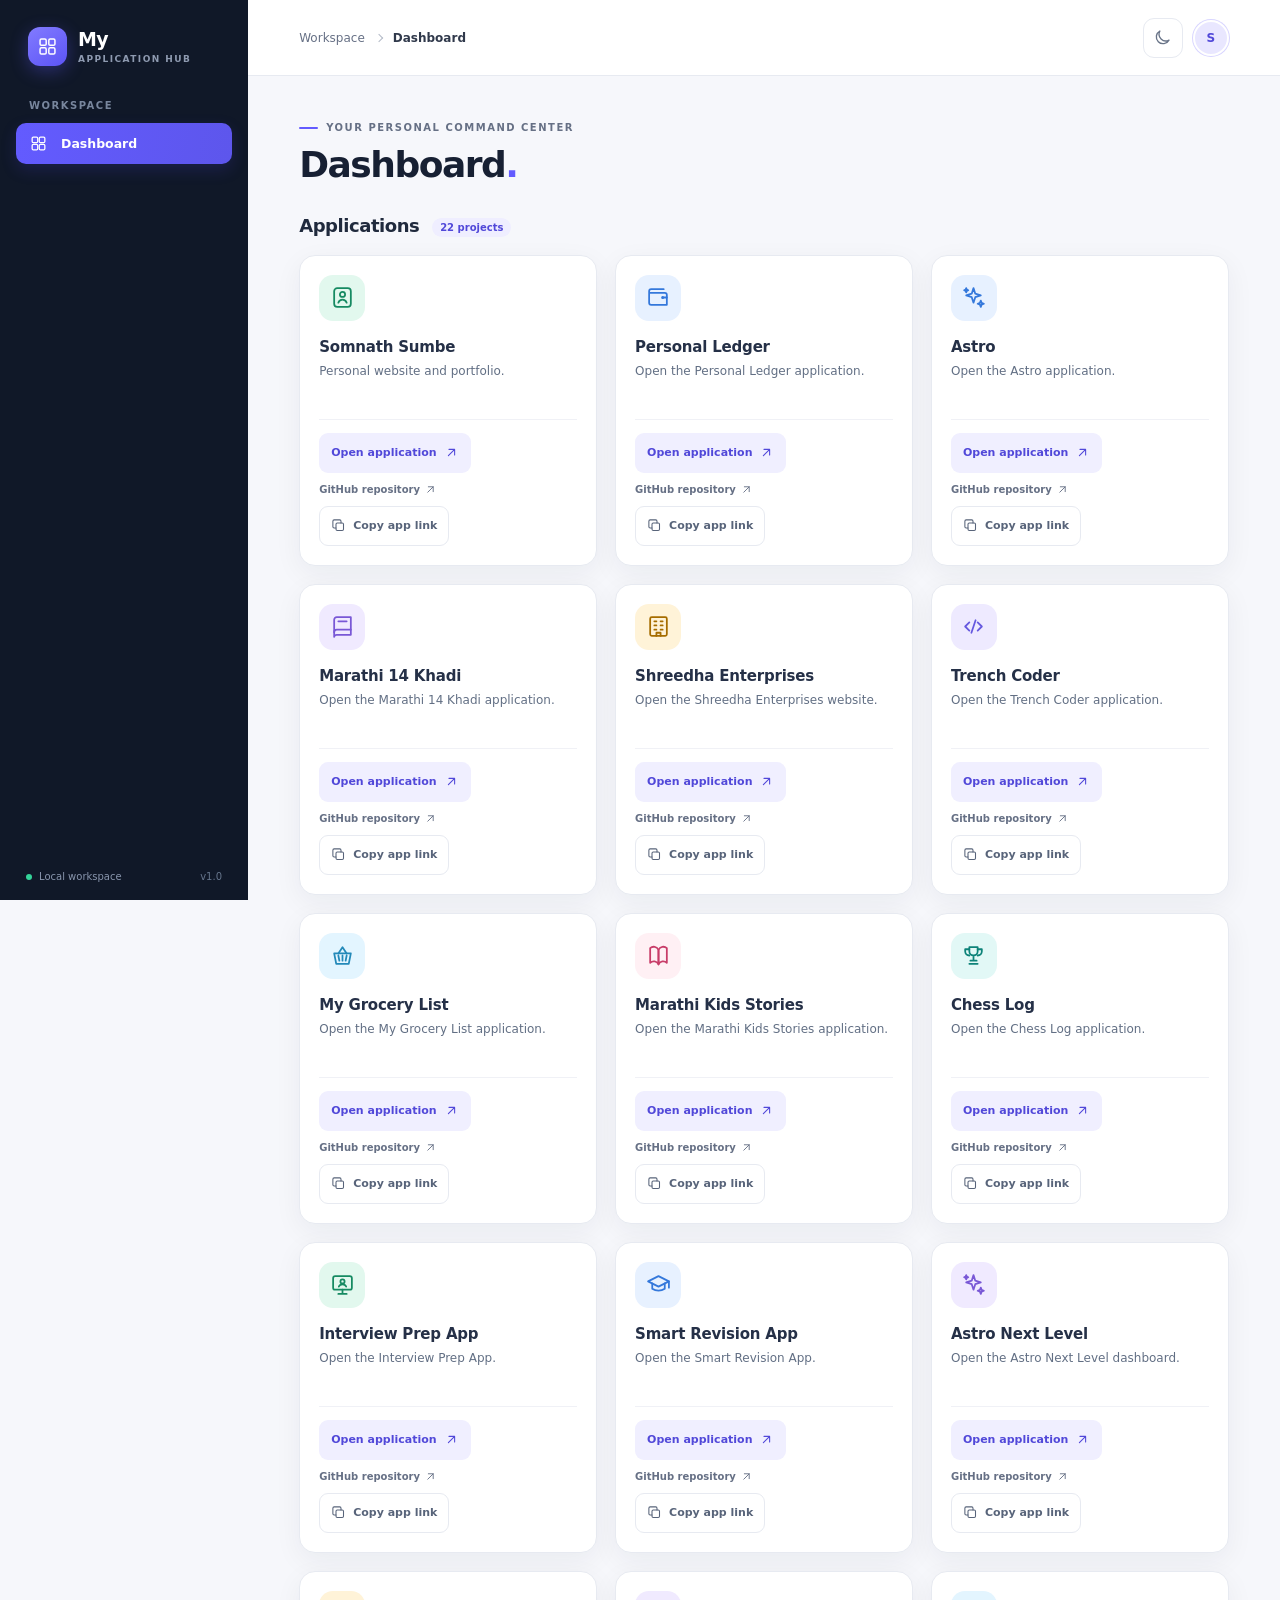
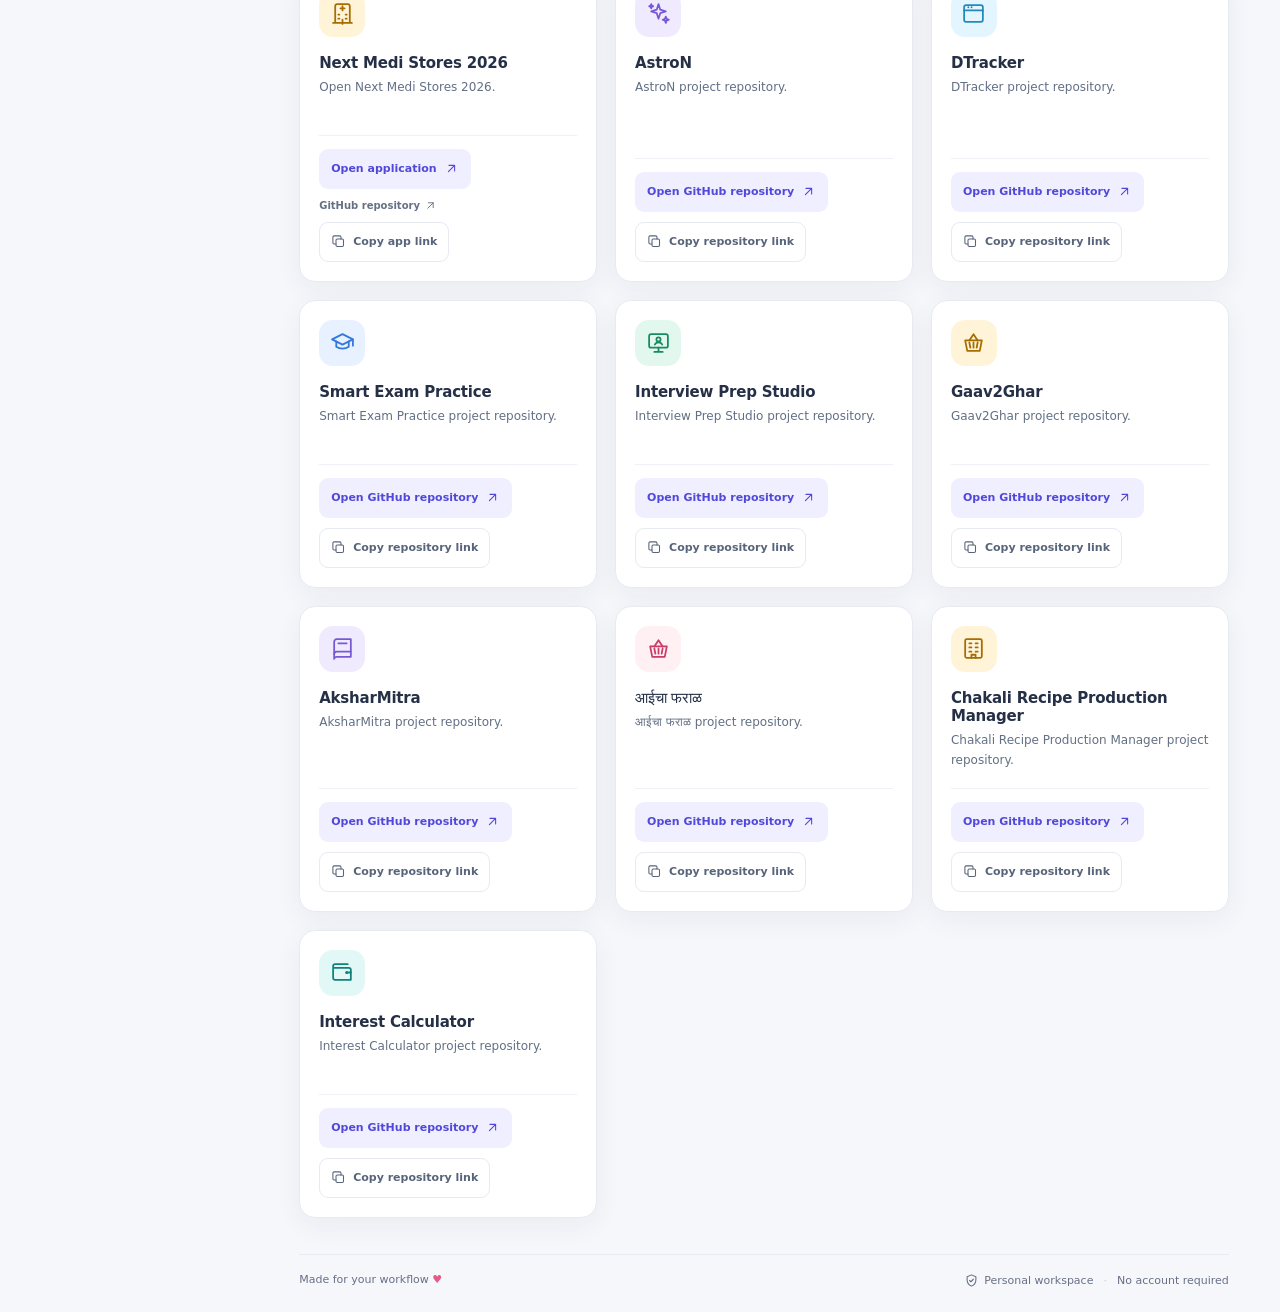
==== commit 26f6369f: "Update application hub title and project count" ====
--- a/index.html
+++ b/index.html
@@ -8,7 +8,7 @@
   <meta name="mobile-web-app-capable" content="yes">
   <meta name="apple-mobile-web-app-capable" content="yes">
   <meta name="apple-mobile-web-app-status-bar-style" content="black-translucent">
-  <title>My Hub — Dashboard</title>
+  <title>Somnath Application Hub</title>
   <link rel="manifest" href="manifest.webmanifest">
   <link rel="icon" type="image/png" sizes="192x192" href="assets/icons/icon-192.png">
   <link rel="apple-touch-icon" href="assets/icons/icon-192.png">
@@ -50,7 +50,7 @@
         </section>
         <section class="apps-section" aria-labelledby="applicationsHeading">
           <div class="section-heading">
-            <h2 id="applicationsHeading">Applications</h2>
+            <h2 id="applicationsHeading">Applications <span class="app-count" id="appCount">22 projects</span></h2>
           </div>
           <div class="apps-grid" id="appsGrid" aria-live="polite"><div class="loading-state" role="status">Loading applications...</div></div>
           <p class="app-status" id="appStatus" role="status" aria-live="polite"></p>
--- a/assets/css/style.css
+++ b/assets/css/style.css
@@ -78,6 +78,8 @@
 .apps-section { margin-bottom: 36px; }
 .section-heading { display: flex; align-items: center; justify-content: space-between; gap: 15px; margin-bottom: 18px; }
 .section-heading h2 { margin: 0; color: #202a3d; font-size: 18px; font-weight: 750; letter-spacing: -.45px; }
+.app-count { display: inline-block; margin-left: 7px; padding: 4px 8px; border-radius: 999px; background: #efeeff; color: #5148d9; font-size: 10px; font-weight: 750; letter-spacing: 0; vertical-align: middle; }
+.dark-mode .app-count { background: #302c68; color: #c0bbff; }
 .apps-grid { display: grid; grid-template-columns: repeat(2, minmax(0, 1fr)); align-items: stretch; gap: 16px; }
 .app-card { display: flex; min-width: 0; flex-direction: column; padding: 19px; border: 1px solid var(--border); border-radius: var(--radius); background: var(--surface); box-shadow: var(--shadow); transition: transform .18s ease, border-color .18s ease, box-shadow .18s ease; }
 .app-card:hover { transform: translateY(-3px); border-color: #d4d1ff; box-shadow: 0 14px 34px rgba(33, 42, 75, .09); }
@@ -100,6 +102,10 @@
 .launch-button { border: 1px solid transparent; background: #f0efff; color: #5148d9; transition: background .18s, color .18s, transform .18s; }
 .launch-button:hover { transform: translateY(-1px); background: var(--primary); color: #fff; }
 .copy-link-button { border: 1px solid var(--border); background: var(--surface); color: #58647a; transition: border-color .18s, background .18s, color .18s; }
+.repository-link { display: inline-flex; align-items: center; gap: 4px; color: #667085; font-size: 10px; font-weight: 700; text-decoration: none; white-space: nowrap; }
+.repository-link svg { width: 13px; height: 13px; fill: none; stroke: currentColor; stroke-linecap: round; stroke-linejoin: round; stroke-width: 1.8; }
+.repository-link:hover { color: var(--primary); text-decoration: underline; }
+.app-card-footer { flex-wrap: wrap; }
 .copy-link-button:hover { border-color: #c8c4ff; background: #f7f6ff; color: var(--primary); }
 .app-status { margin: 14px 0 0; color: #0d766d; font-size: 12px; }
 .app-status:empty { display: none; }
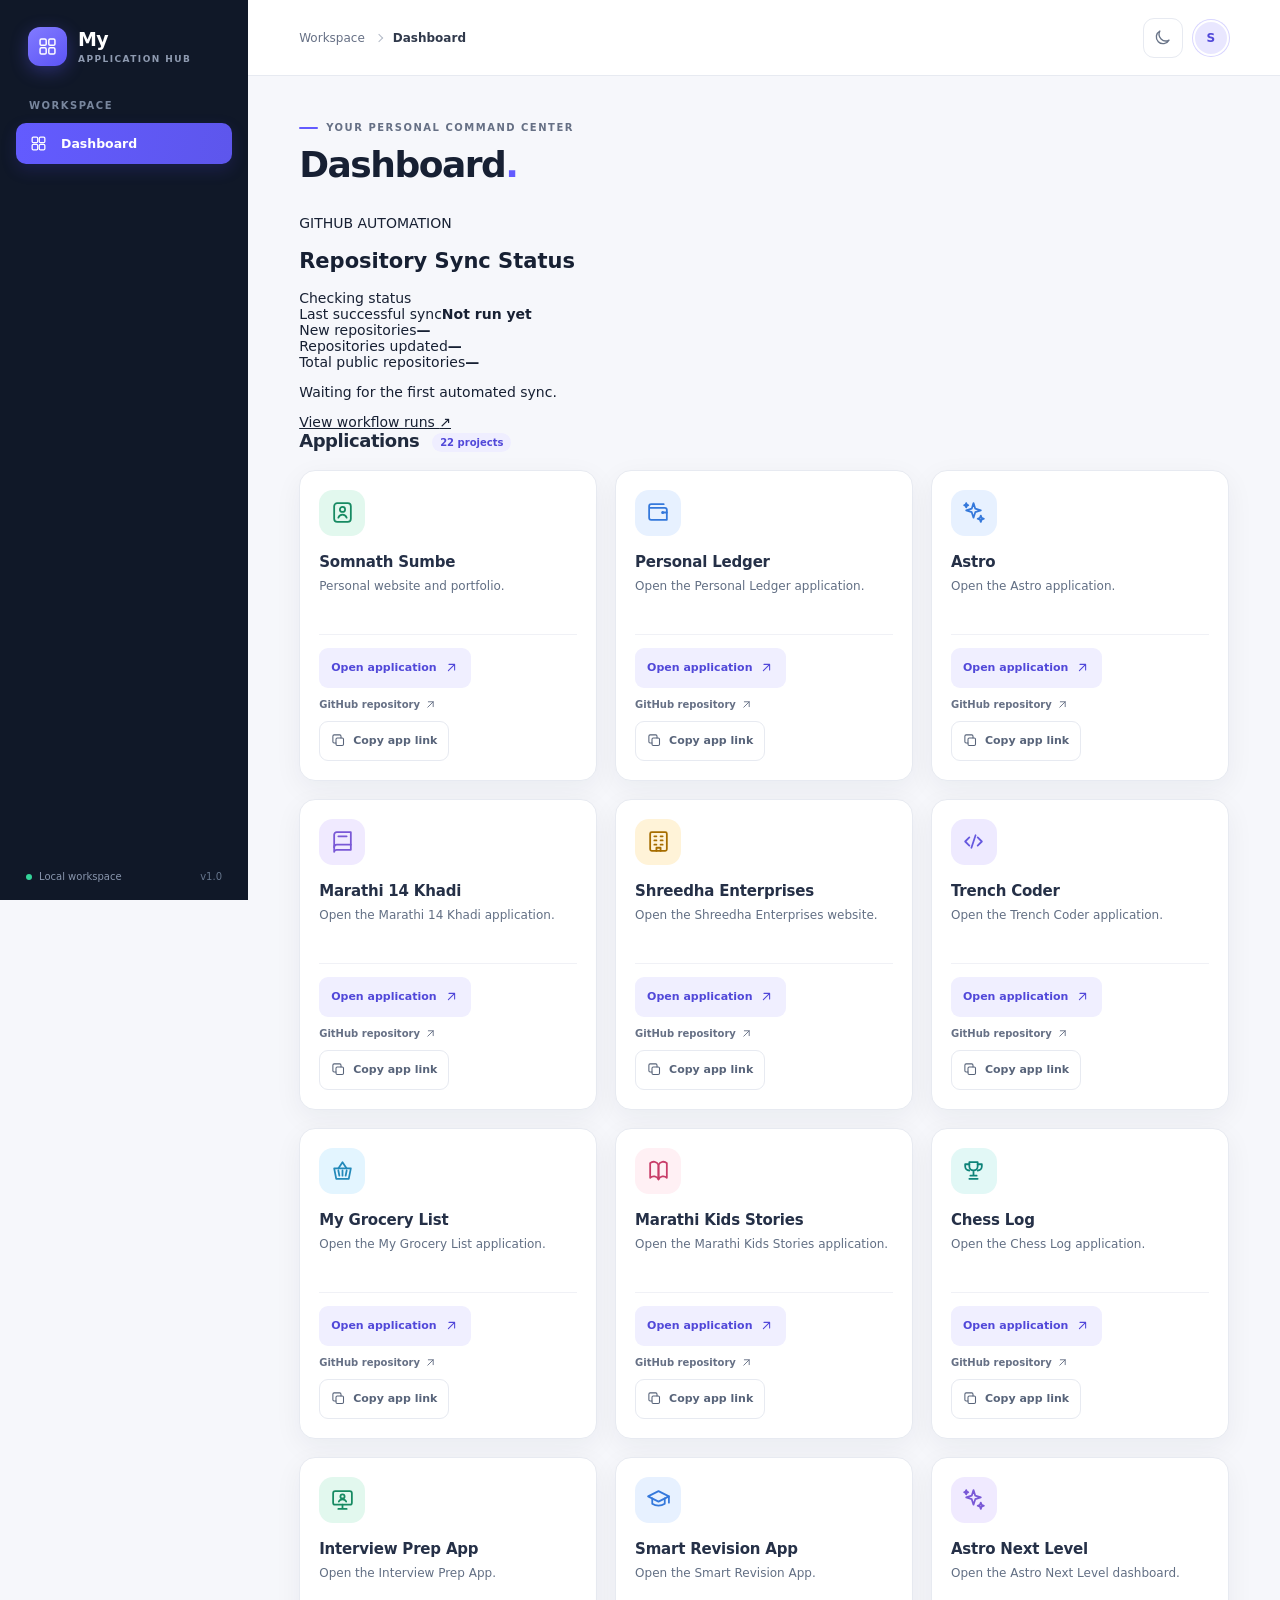
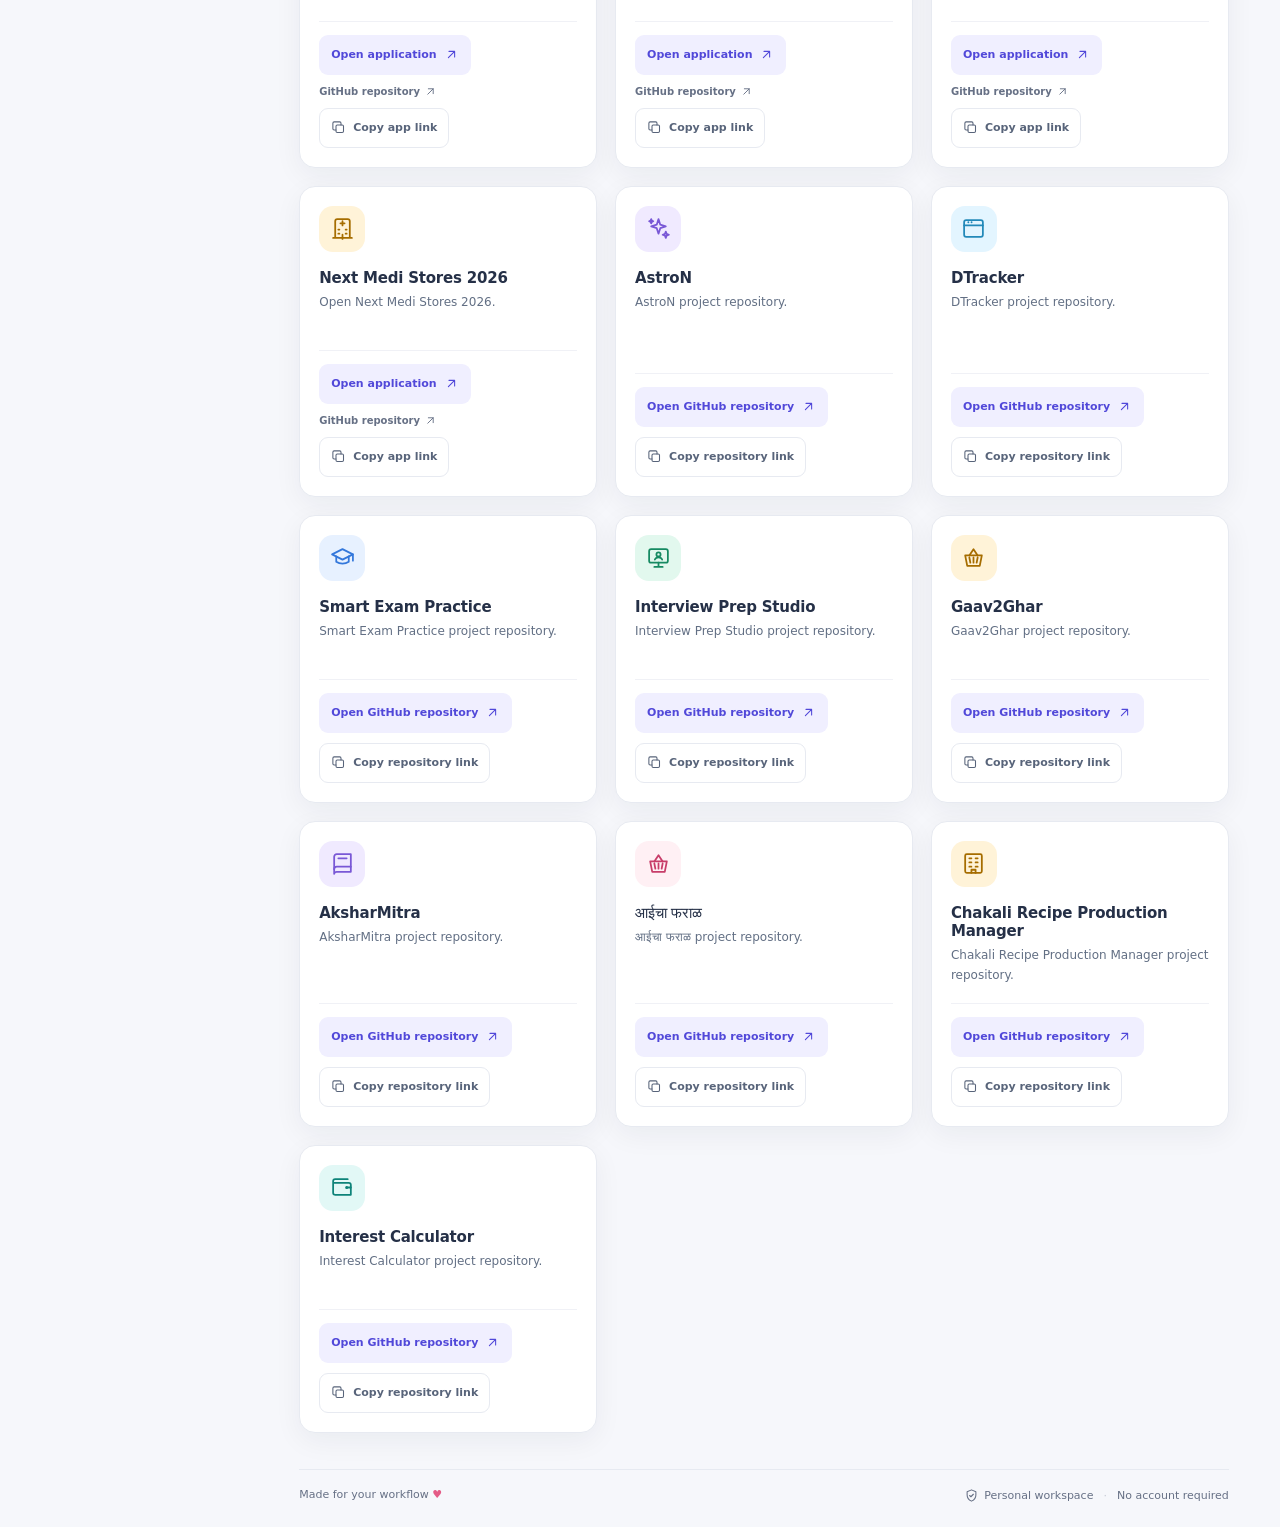
==== commit b9827233: "Add repository sync status panel" ====
--- a/index.html
+++ b/index.html
@@ -48,6 +48,23 @@
             <h1>Dashboard<span class="title-period">.</span></h1>
           </div>
         </section>
+        <section class="sync-panel" aria-labelledby="syncHeading" aria-live="polite">
+          <div class="sync-panel-heading">
+            <div>
+              <div class="sync-eyebrow">GITHUB AUTOMATION</div>
+              <h2 id="syncHeading">Repository Sync Status</h2>
+            </div>
+            <span class="sync-status-pill is-pending" id="syncStatusBadge">Checking status</span>
+          </div>
+          <div class="sync-metrics">
+            <div class="sync-metric"><span>Last successful sync</span><strong id="syncLastRun">Not run yet</strong></div>
+            <div class="sync-metric"><span>New repositories</span><strong id="syncAddedCount">—</strong></div>
+            <div class="sync-metric"><span>Repositories updated</span><strong id="syncUpdatedCount">—</strong></div>
+            <div class="sync-metric"><span>Total public repositories</span><strong id="syncTotalCount">—</strong></div>
+          </div>
+          <p class="sync-message" id="syncMessage">Waiting for the first automated sync.</p>
+          <a class="sync-action" href="https://github.com/somnathsumbe/myapplication/actions/workflows/sync-repositories.yml" target="_blank" rel="noopener noreferrer">View workflow runs <span aria-hidden="true">↗</span></a>
+        </section>
         <section class="apps-section" aria-labelledby="applicationsHeading">
           <div class="section-heading">
             <h2 id="applicationsHeading">Applications <span class="app-count" id="appCount">22 projects</span></h2>
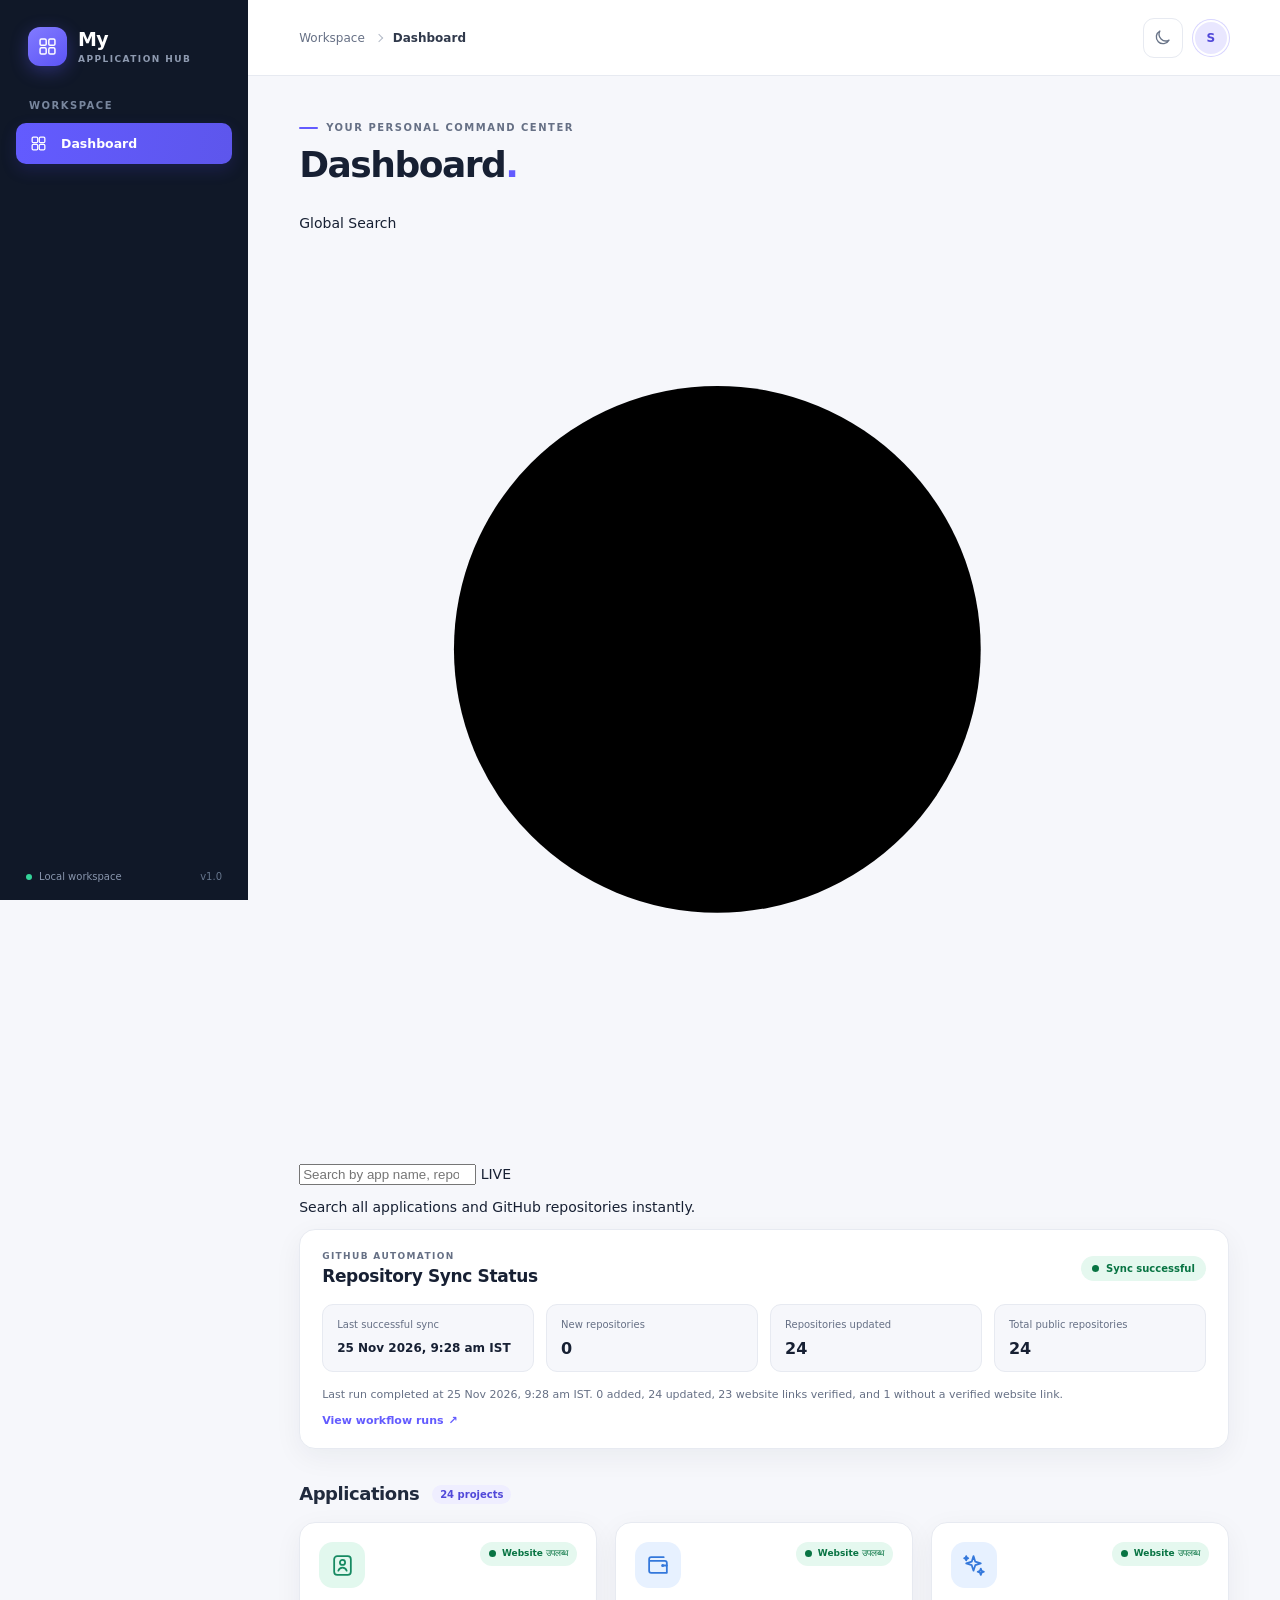
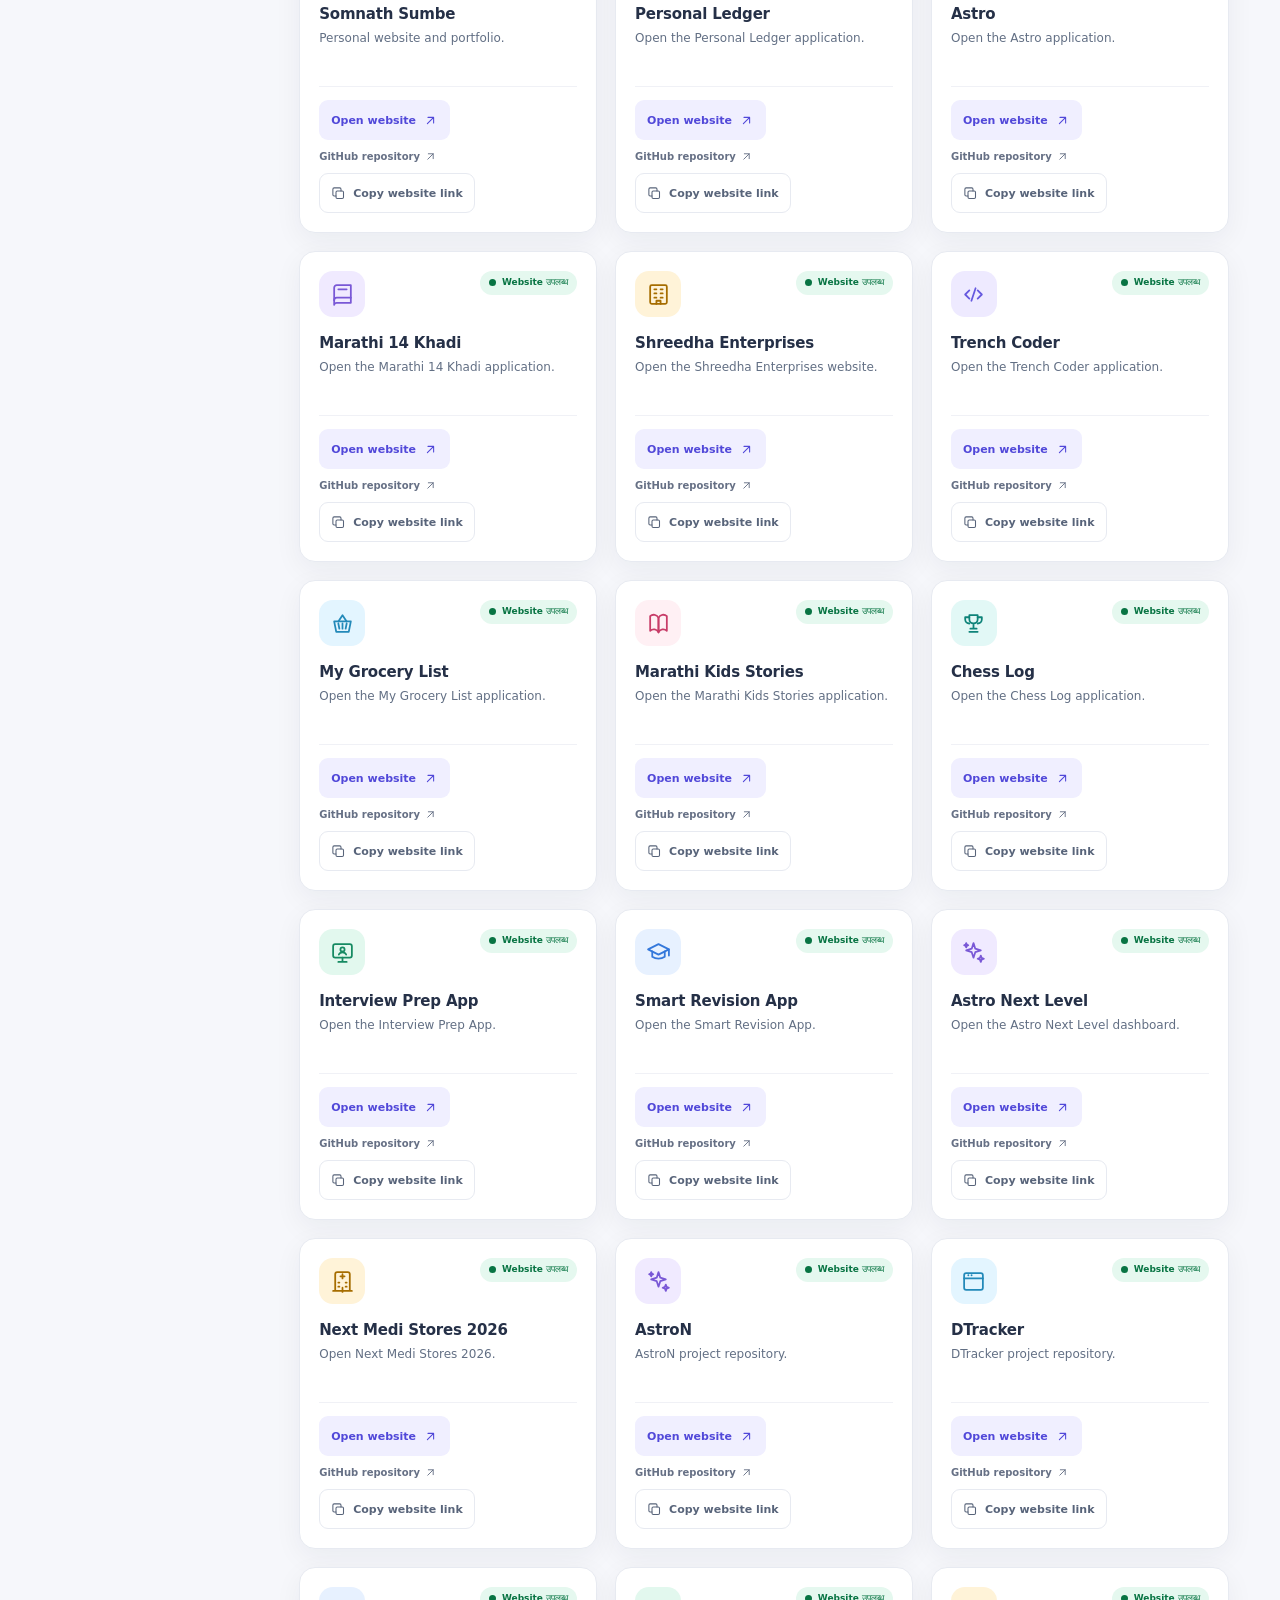
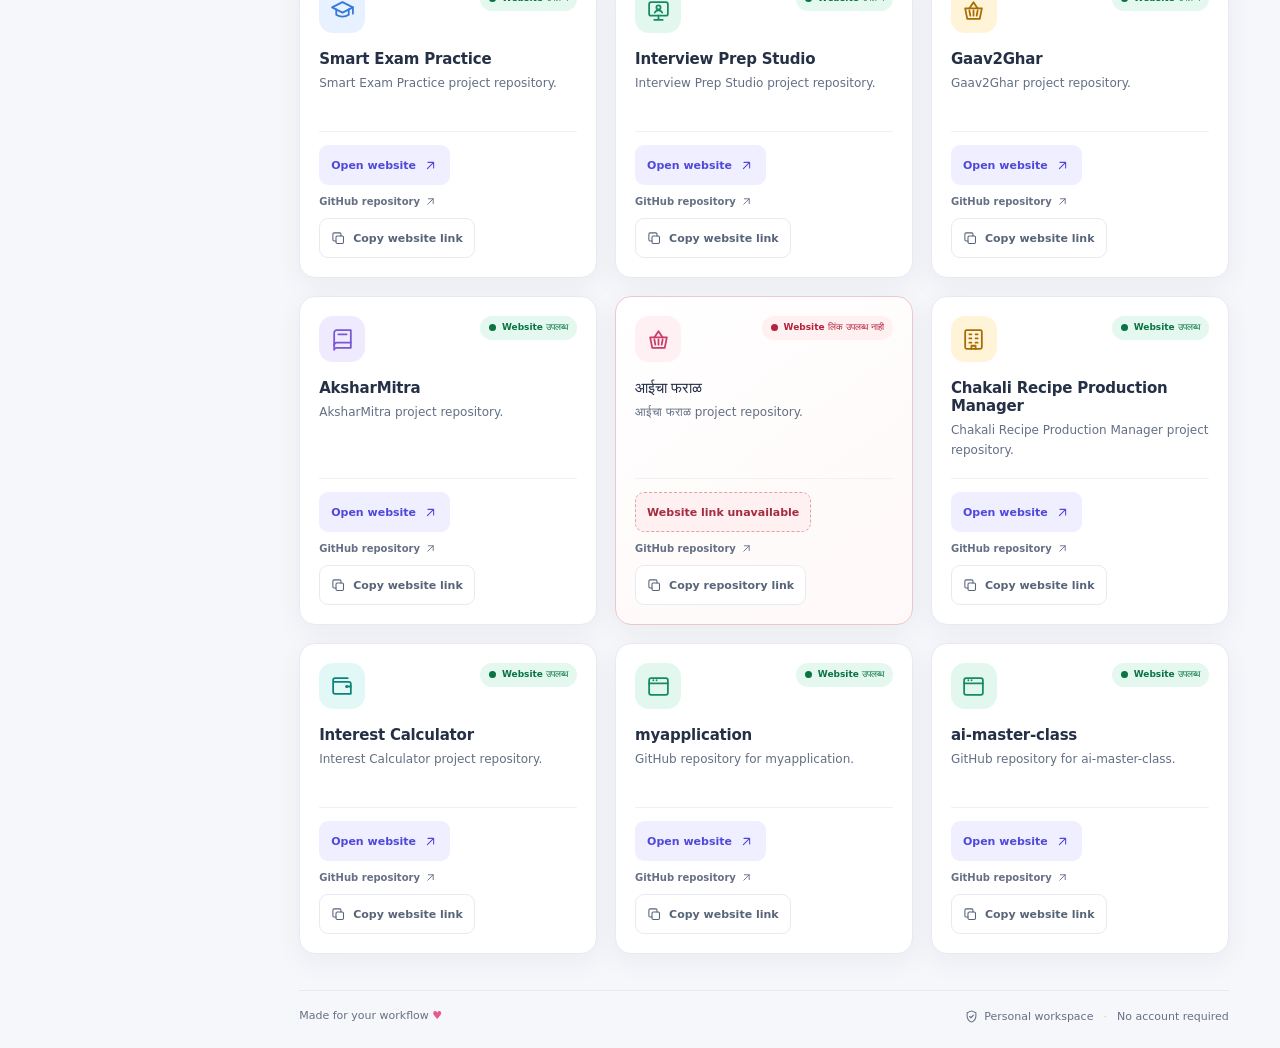
==== commit 28ff41b9: "Add global repository search UI" ====
--- a/index.html
+++ b/index.html
@@ -48,6 +48,15 @@
             <h1>Dashboard<span class="title-period">.</span></h1>
           </div>
         </section>
+        <section class="global-search" aria-label="Search applications and repositories">
+          <label class="global-search-label" for="globalSearch">Global Search</label>
+          <div class="global-search-control">
+            <svg viewBox="0 0 24 24" aria-hidden="true"><circle cx="10.8" cy="10.8" r="6.8"></circle><path d="m16 16 4.5 4.5"></path></svg>
+            <input id="globalSearch" type="search" placeholder="Search by app name, repository, category or URL..." autocomplete="off" spellcheck="false" aria-describedby="searchHint">
+            <span class="search-shortcut" aria-hidden="true">LIVE</span>
+          </div>
+          <p class="search-hint" id="searchHint">Search all applications and GitHub repositories instantly.</p>
+        </section>
         <section class="sync-panel" aria-labelledby="syncHeading" aria-live="polite">
           <div class="sync-panel-heading">
             <div>
--- a/assets/css/style.css
+++ b/assets/css/style.css
@@ -183,3 +183,63 @@
   *, *::before, *::after { scroll-behavior: auto !important; animation-duration: .01ms !important; animation-iteration-count: 1 !important; transition-duration: .01ms !important; }
 }
 :focus-visible { outline: 3px solid #a9a4ff; outline-offset: 3px; }
+
+
+/* Repository sync status */
+.sync-panel { margin: 0 0 34px; padding: 21px 22px; border: 1px solid var(--border); border-radius: var(--radius); background: var(--surface); box-shadow: var(--shadow); }
+.sync-panel-heading { display: flex; align-items: center; justify-content: space-between; gap: 16px; margin-bottom: 18px; }
+.sync-eyebrow { margin-bottom: 5px; color: var(--muted); font-size: 9px; font-weight: 800; letter-spacing: 1.35px; }
+.sync-panel h2 { margin: 0; color: var(--text); font-size: 17px; font-weight: 750; letter-spacing: -.35px; }
+.sync-status-pill { display: inline-flex; align-items: center; gap: 7px; padding: 7px 11px; border-radius: 999px; font-size: 10px; font-weight: 750; white-space: nowrap; }
+.sync-status-pill::before { width: 7px; height: 7px; border-radius: 50%; background: currentColor; content: ""; }
+.sync-status-pill.is-success { background: #e5f8ef; color: #087443; }
+.sync-status-pill.is-error { background: #fff0f1; color: #b4233c; }
+.sync-status-pill.is-pending { background: #f1f2f6; color: #667085; }
+.sync-metrics { display: grid; grid-template-columns: repeat(4, minmax(0, 1fr)); gap: 12px; }
+.sync-metric { display: flex; min-width: 0; flex-direction: column; gap: 7px; padding: 13px 14px; border: 1px solid var(--border); border-radius: 11px; background: var(--canvas); }
+.sync-metric span { color: var(--muted); font-size: 10px; line-height: 1.4; }
+.sync-metric strong { overflow-wrap: anywhere; color: var(--text); font-size: 16px; font-weight: 750; }
+.sync-metric:first-child strong { font-size: 12px; line-height: 1.5; }
+.sync-message { margin: 14px 0 0; color: var(--muted); font-size: 11px; line-height: 1.6; overflow-wrap: anywhere; }
+.sync-action { display: inline-flex; align-items: center; gap: 5px; margin-top: 10px; color: var(--primary); font-size: 11px; font-weight: 750; text-decoration: none; }
+.sync-action:hover { text-decoration: underline; }
+.dark-mode .sync-status-pill.is-success { background: #123b30; color: #6ee7b7; }
+.dark-mode .sync-status-pill.is-error { background: #4a252e; color: #fda4af; }
+.dark-mode .sync-status-pill.is-pending { background: #2b3547; color: #c1cada; }
+@media (max-width: 700px) { .sync-metrics { grid-template-columns: repeat(2, minmax(0, 1fr)); } }
+@media (max-width: 420px) { .sync-panel { padding: 16px; } .sync-panel-heading { align-items: flex-start; flex-direction: column; } .sync-metrics { gap: 8px; } .sync-metric { padding: 11px; } }
+
+
+/* Website link availability */
+.link-status-badge {
+  display: inline-flex;
+  max-width: 100%;
+  align-items: center;
+  gap: 6px;
+  padding: 6px 9px;
+  border-radius: 999px;
+  font-size: 9px;
+  font-weight: 800;
+  line-height: 1.3;
+  text-align: center;
+}
+.link-status-badge::before {
+  width: 7px;
+  height: 7px;
+  flex: 0 0 auto;
+  border-radius: 50%;
+  background: currentColor;
+  content: "";
+}
+.link-status-badge.is-available { background: #e5f8ef; color: #087443; }
+.link-status-badge.is-unavailable { background: #fff0f1; color: #b4233c; }
+.app-card.no-website { border-color: #f1c5cc; background: linear-gradient(145deg, var(--surface), #fff8f8); }
+.app-card.no-website:hover { border-color: #e89aa7; }
+.launch-button.is-disabled { border: 1px dashed #e2a0aa; background: #fff1f2; color: #a52b40; cursor: not-allowed; white-space: normal; }
+.dark-mode .link-status-badge.is-available { background: #123b30; color: #6ee7b7; }
+.dark-mode .link-status-badge.is-unavailable { background: #4a252e; color: #fda4af; }
+.dark-mode .app-card.no-website { background: linear-gradient(145deg, var(--surface), #2b202b); border-color: #70404c; }
+.dark-mode .launch-button.is-disabled { border-color: #86505d; background: #4a252e; color: #fda4af; }
+@media (max-width: 420px) {
+  .link-status-badge { font-size: 8px; padding: 5px 7px; }
+}
